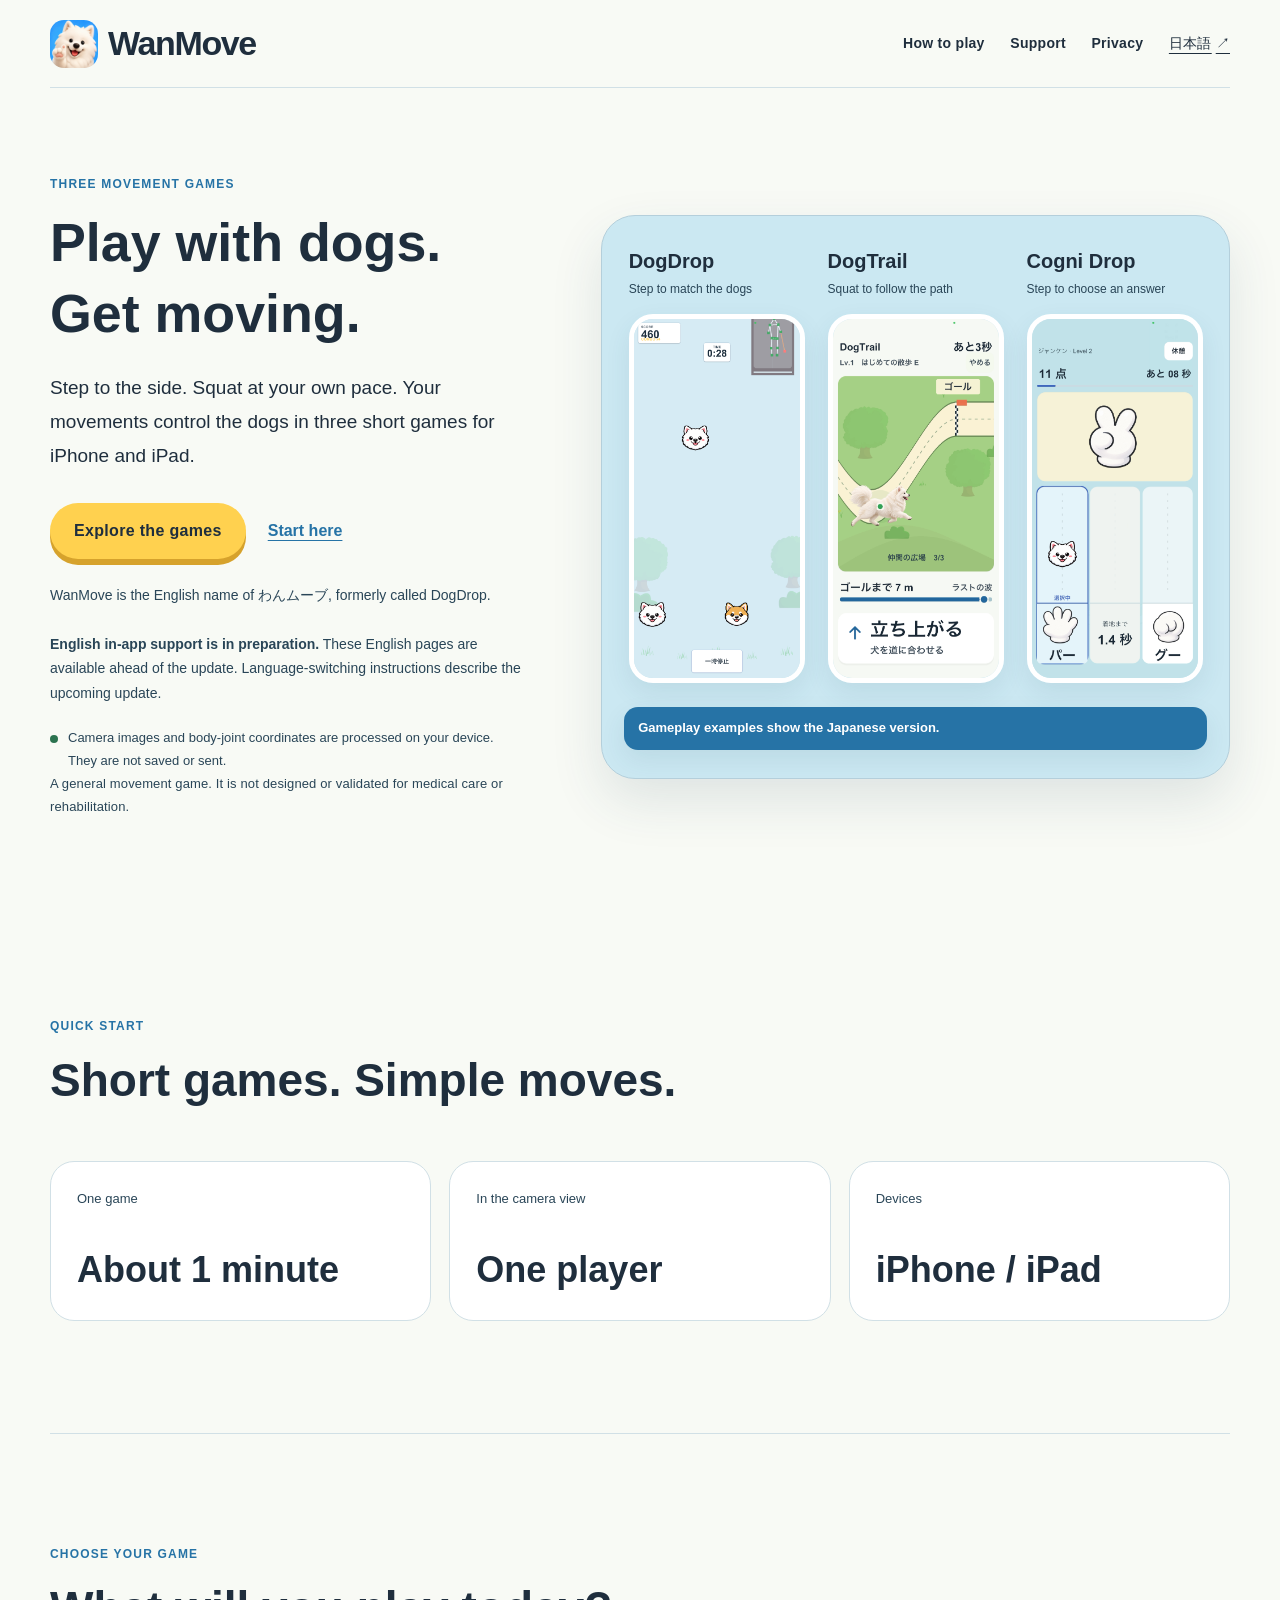
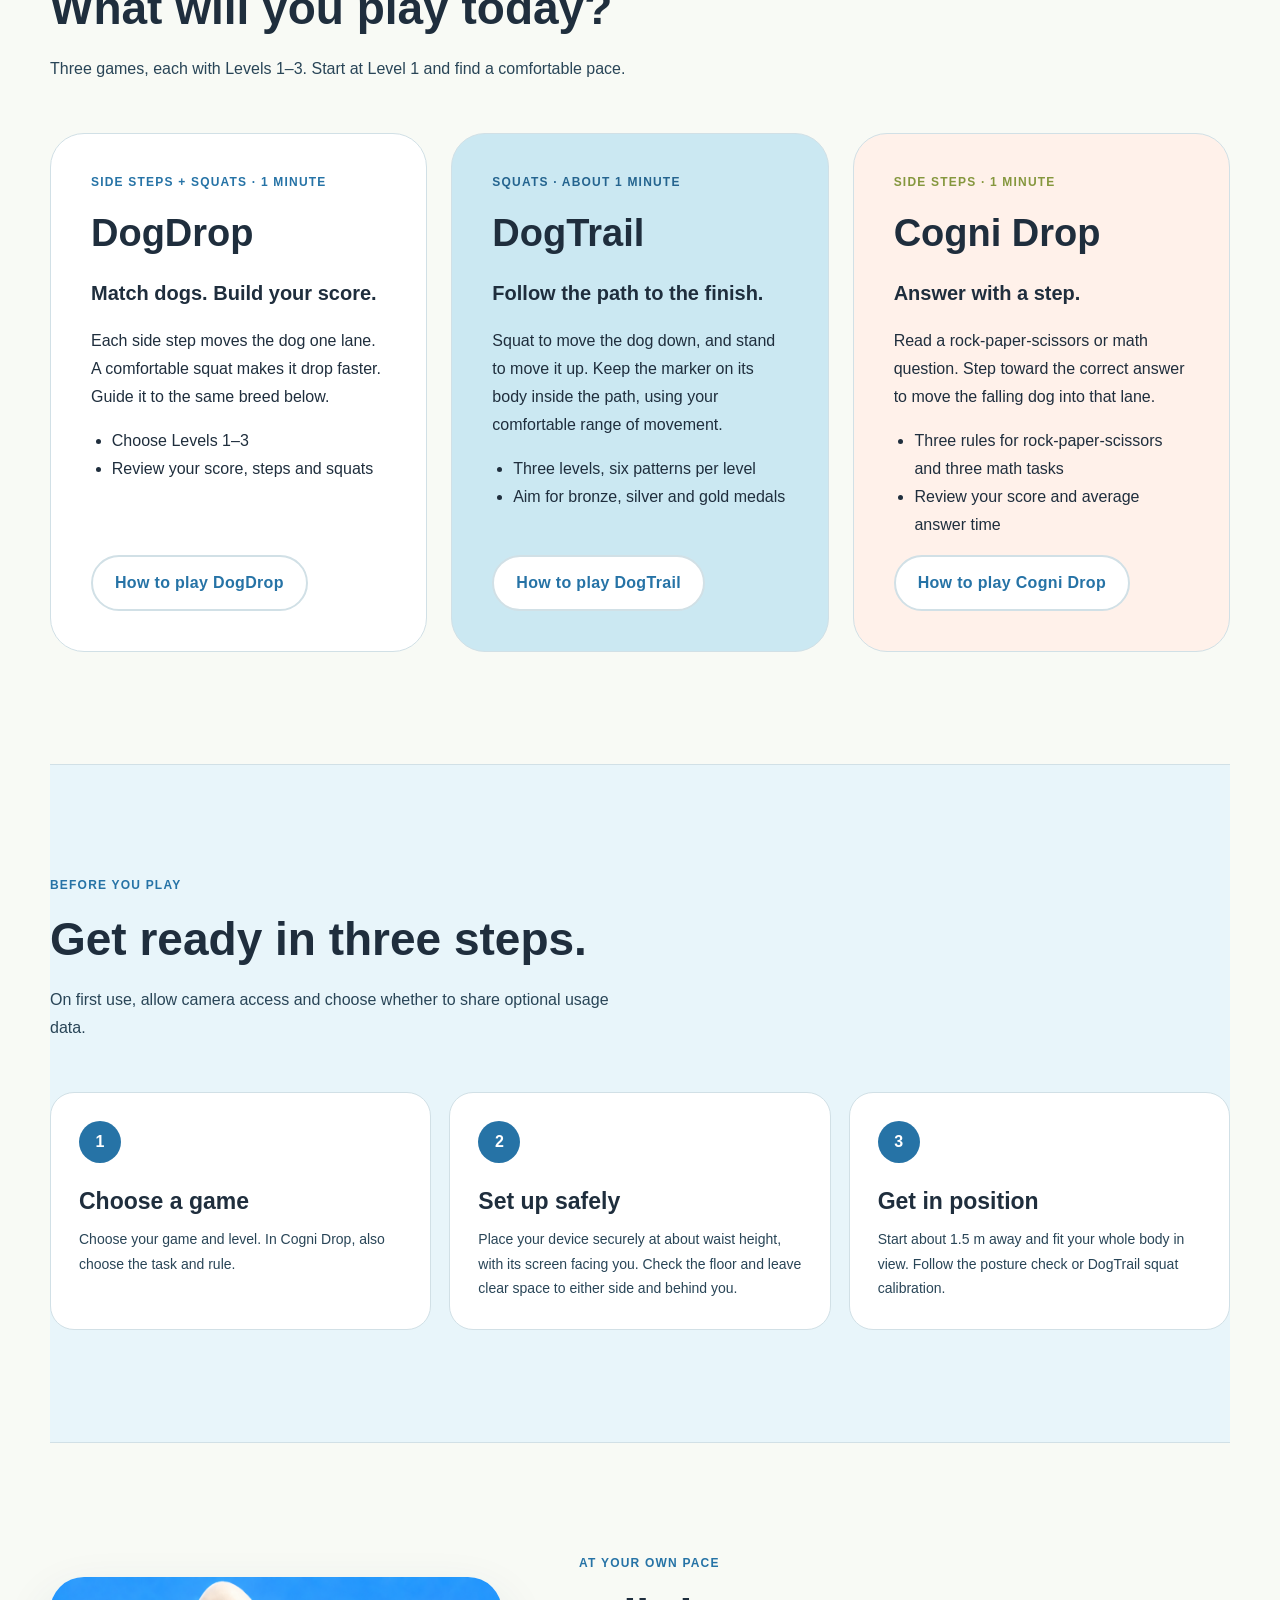
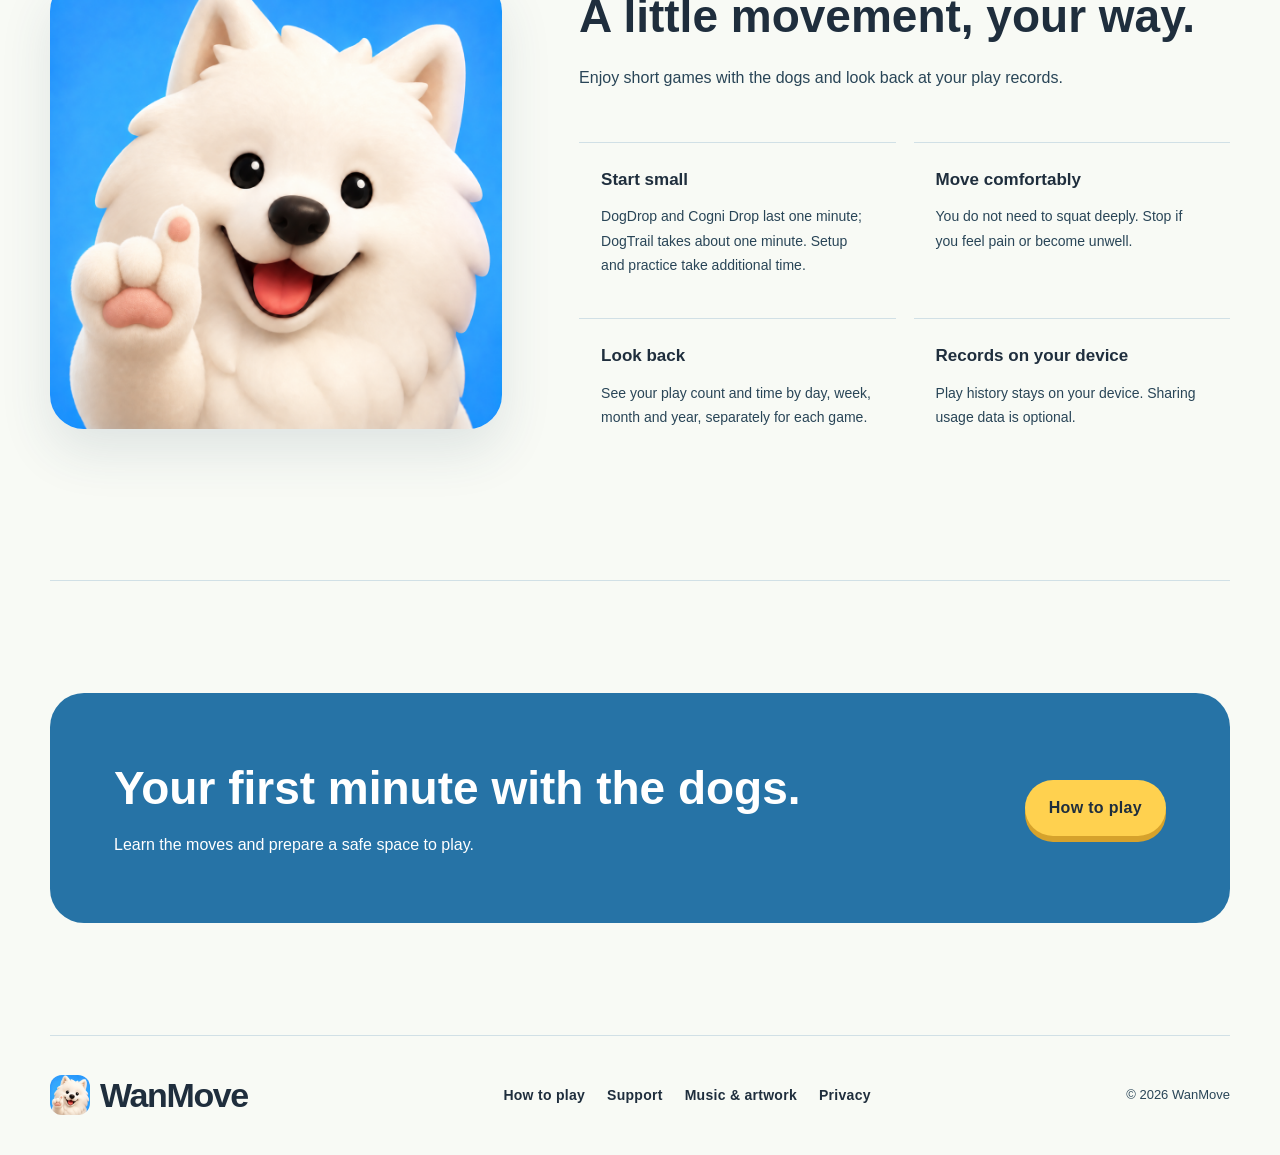
==== en/index.html @ b60eafae "Deploy site from DogDrop@444aa068f5032bc1b9a153535b39599970e4ae8b" ====
<!doctype html>
<html lang="en">
<head>
  <meta charset="utf-8" />
  <meta name="viewport" content="width=device-width, initial-scale=1" />
  <meta name="description" content="Three movement games for iPhone and iPad. Use side steps and squats to play DogDrop, DogTrail and Cogni Drop." />
  <title>Play with dogs. Get moving. | WanMove</title>
  <link rel="icon" href="../assets/wanmove-icon.png" />
  <link rel="stylesheet" href="../assets/site.css?v=20260923-languages" />
  <link rel="alternate" hreflang="ja" href="../index.html" />
  <link rel="alternate" hreflang="en" href="index.html" />
</head>
<body class="site-shell">
  <a class="skip-link" href="#main-content">Skip to content</a>
  <header class="site-header">
    <a class="brand" href="index.html" aria-label="WanMove home"><img class="brand-icon" src="../assets/wanmove-icon.png" width="1024" height="1024" alt="" /><span class="brand-wordmark">WanMove</span></a>
    <nav class="site-nav" aria-label="Main navigation"><a href="guide.html">How to play</a><a href="support.html">Support</a><a href="privacy.html">Privacy</a><a class="language-link" href="../index.html" lang="ja" hreflang="ja" aria-label="日本語のページへ">日本語 <span aria-hidden="true">↗</span></a></nav>
  </header>
  <main id="main-content">
<section class="hero" aria-labelledby="hero-title">
 <div class="hero-copy"><p class="eyebrow">THREE MOVEMENT GAMES</p><h1 id="hero-title">Play with dogs.<br />Get moving.</h1>
 <p class="lead">Step to the side. Squat at your own pace. Your movements control the dogs in three short games for iPhone and iPad.</p>
 <div class="hero-actions"><a class="button button-primary" href="#games">Explore the games</a><a class="text-link" href="guide.html">Start here</a></div>
 <p class="rename-note">WanMove is the English name of わんムーブ, formerly called DogDrop.</p>
 <p class="rename-note"><strong>English in-app support is in preparation.</strong> These English pages are available ahead of the update. Language-switching instructions describe the upcoming update.</p>
 <p class="privacy-note">Camera images and body-joint coordinates are processed on your device. They are not saved or sent.</p>
 <p class="small">A general movement game. It is not designed or validated for medical care or rehabilitation.</p></div>
 <div class="hero-stage three-game-stage" aria-label="Gameplay examples in Japanese">
 <figure class="mode-shot"><figcaption><strong>DogDrop</strong><span>Step to match the dogs</span></figcaption><img src="../assets/v2-dogdrop.png" width="1170" height="2532" alt="DogDrop gameplay: a falling dog moves toward a matching dog. Japanese screen." /></figure>
 <figure class="mode-shot"><figcaption><strong>DogTrail</strong><span>Squat to follow the path</span></figcaption><img src="../assets/v2-dogtrail.png" width="1170" height="2532" alt="DogTrail gameplay: a Samoyed follows a winding path through a green park. Japanese screen." /></figure>
 <figure class="mode-shot"><figcaption><strong>Cogni Drop</strong><span>Step to choose an answer</span></figcaption><img src="../assets/v2-1-cognidrop.png" width="1170" height="2532" alt="Cogni Drop gameplay: choose a rock-paper-scissors answer by moving to its lane. Japanese screen." /></figure>
 <p class="hero-stage-label">Gameplay examples show the Japanese version.</p></div>
</section>
<section class="section" aria-labelledby="facts-title"><div class="section-heading"><p class="eyebrow">QUICK START</p><h2 id="facts-title">Short games. Simple moves.</h2></div><div class="fact-grid">
 <article class="fact-card"><span>One game</span><strong>About 1 minute</strong></article><article class="fact-card"><span>In the camera view</span><strong>One player</strong></article><article class="fact-card"><span>Devices</span><strong>iPhone / iPad</strong></article></div></section>
<section id="games" class="section" aria-labelledby="games-title"><div class="section-heading"><p class="eyebrow">CHOOSE YOUR GAME</p><h2 id="games-title">What will you play today?</h2><p>Three games, each with Levels 1–3. Start at Level 1 and find a comfortable pace.</p></div><div class="game-grid">
 <article class="game-card"><p class="eyebrow">SIDE STEPS + SQUATS · 1 MINUTE</p><h3>DogDrop</h3><p class="game-tagline">Match dogs. Build your score.</p><p>Each side step moves the dog one lane. A comfortable squat makes it drop faster. Guide it to the same breed below.</p><ul><li>Choose Levels 1–3</li><li>Review your score, steps and squats</li></ul><a class="button button-secondary" href="guide.html#dogdrop">How to play DogDrop</a></article>
 <article class="game-card game-card-trail"><p class="eyebrow">SQUATS · ABOUT 1 MINUTE</p><h3>DogTrail</h3><p class="game-tagline">Follow the path to the finish.</p><p>Squat to move the dog down, and stand to move it up. Keep the marker on its body inside the path, using your comfortable range of movement.</p><ul><li>Three levels, six patterns per level</li><li>Aim for bronze, silver and gold medals</li></ul><a class="button button-secondary" href="guide.html#dogtrail">How to play DogTrail</a></article>
 <article class="game-card game-card-cogni"><p class="eyebrow">SIDE STEPS · 1 MINUTE</p><h3>Cogni Drop</h3><p class="game-tagline">Answer with a step.</p><p>Read a rock-paper-scissors or math question. Step toward the correct answer to move the falling dog into that lane.</p><ul><li>Three rules for rock-paper-scissors and three math tasks</li><li>Review your score and average answer time</li></ul><a class="button button-secondary" href="guide.html#cognidrop">How to play Cogni Drop</a></article>
</div></section>
<section class="section start-section" aria-labelledby="start-title"><div class="section-heading"><p class="eyebrow">BEFORE YOU PLAY</p><h2 id="start-title">Get ready in three steps.</h2><p>On first use, allow camera access and choose whether to share optional usage data.</p></div><ol class="step-grid">
<li class="step-card"><span class="step-number">1</span><h3>Choose a game</h3><p>Choose your game and level. In Cogni Drop, also choose the task and rule.</p></li>
<li class="step-card"><span class="step-number">2</span><h3>Set up safely</h3><p>Place your device securely at about waist height, with its screen facing you. Check the floor and leave clear space to either side and behind you.</p></li>
<li class="step-card"><span class="step-number">3</span><h3>Get in position</h3><p>Start about 1.5 m away and fit your whole body in view. Follow the posture check or DogTrail squat calibration.</p></li></ol></section>
<section class="section play-section" aria-labelledby="pace-title"><div class="play-layout"><figure class="samoyed-frame"><img src="../assets/wanmove-icon.png" width="1024" height="1024" loading="lazy" alt="WanMove's white Samoyed" /></figure><div><div class="section-heading"><p class="eyebrow">AT YOUR OWN PACE</p><h2 id="pace-title">A little movement, your way.</h2><p>Enjoy short games with the dogs and look back at your play records.</p></div><div class="mechanic-grid">
<article class="mechanic-card"><strong>Start small</strong><p>DogDrop and Cogni Drop last one minute; DogTrail takes about one minute. Setup and practice take additional time.</p></article>
<article class="mechanic-card"><strong>Move comfortably</strong><p>You do not need to squat deeply. Stop if you feel pain or become unwell.</p></article>
<article class="mechanic-card"><strong>Look back</strong><p>See your play count and time by day, week, month and year, separately for each game.</p></article>
<article class="mechanic-card"><strong>Records on your device</strong><p>Play history stays on your device. Sharing usage data is optional.</p></article></div></div></div></section>
<section class="section"><div class="closing-panel"><div><h2>Your first minute with the dogs.</h2><p>Learn the moves and prepare a safe space to play.</p></div><a class="button button-primary" href="guide.html">How to play</a></div></section>
</main>
  <footer class="site-footer">
    <a class="brand" href="index.html" aria-label="WanMove home"><img class="brand-icon" src="../assets/wanmove-icon.png" width="1024" height="1024" alt="" /><span class="brand-wordmark">WanMove</span></a>
    <nav class="footer-nav" aria-label="Footer navigation"><a href="guide.html">How to play</a><a href="support.html">Support</a><a href="support.html#music-credits">Music &amp; artwork</a><a href="privacy.html">Privacy</a></nav>
    <span>© 2026 WanMove</span>
  </footer>
</body>
</html>
---- assets/site.css ----
:root {
  /* Approved app palette: DogDropTheme's welcome and semantic UI colors. */
  --bg: #f8faf5; /* WelcomeBackground */
  --surface: #ffffff;
  --fg: #1f2e3d; /* Ink */
  --muted: #294557; /* InkSoft, opaque for small web text */
  --border: #d1e0e6;
  --accent: #2673a6; /* ActionBlue */
  --accent-dark: color-mix(in srgb, var(--accent) 78%, var(--fg));
  --navy: var(--fg);
  --sky: #cbe8f2; /* WelcomeGlow */
  --action: #ffd14f; /* WelcomeAction */
  --action-shadow: #d6a22c; /* WelcomeActionShadow */
  --green: #2b734f; /* SuccessText */
  --focus: var(--accent);
  --surface-blue: #e8f5fa; /* SelectedSurface */
  --warning-soft: color-mix(in srgb, var(--action) 22%, var(--surface));
  --info-soft: var(--surface-blue);
  --danger-soft: color-mix(in srgb, #b8333b 8%, var(--surface));
  --success-soft: color-mix(in srgb, var(--green) 8%, var(--surface));
  --display-font: ui-rounded, -apple-system, BlinkMacSystemFont, "Hiragino Sans", "Yu Gothic", sans-serif;
  --body-font: -apple-system, BlinkMacSystemFont, "Hiragino Sans", "Yu Gothic", YuGothic, "Noto Sans JP", sans-serif;
  --mono-font: ui-monospace, "SFMono-Regular", Menlo, Monaco, Consolas, monospace;
  --shadow-sm: 0 10px 26px rgb(38 77 97 / 9%);
  --shadow-lg: 0 22px 52px rgb(38 77 97 / 12%);
  --radius-sm: 16px;
  --radius-md: 24px;
  --radius-lg: 34px;
  --page: min(1180px, calc(100% - 48px));
}

* { box-sizing: border-box; }

html { color-scheme: light; }

body {
  margin: 0;
  overflow-x: clip;
  background: var(--bg);
  color: var(--fg);
  font: 400 16px/1.75 var(--body-font);
  overflow-wrap: anywhere;
}

img {
  max-width: 100%;
  height: auto;
}

figure { margin: 0; }

a { color: inherit; }

a:focus-visible,
summary:focus-visible {
  border-radius: 8px;
  outline: 3px solid var(--focus);
  outline-offset: 4px;
}

.skip-link {
  position: fixed;
  z-index: 100;
  top: 12px;
  left: 12px;
  padding: 10px 14px;
  border-radius: 10px;
  background: var(--navy);
  color: var(--surface);
  transform: translateY(-160%);
}

.skip-link:focus { transform: translateY(0); }

.site-shell { container-type: inline-size; }

.site-header {
  width: var(--page);
  min-height: 88px;
  margin: 0 auto;
  display: flex;
  align-items: center;
  justify-content: space-between;
  gap: 24px;
  border-bottom: 1px solid var(--border);
}

.brand {
  min-height: 44px;
  display: inline-flex;
  align-items: center;
  gap: 10px;
  flex-shrink: 0;
  text-decoration: none;
}

.brand-icon {
  display: block;
  flex-shrink: 0;
  width: 48px;
  height: 48px;
  border-radius: 14px;
  object-fit: cover;
}

.brand-logo {
  display: block;
  width: 222px;
  height: auto;
  aspect-ratio: 3 / 1;
  object-fit: contain;
}

.brand-wordmark {
  color: var(--navy);
  font: 800 clamp(26px, 3vw, 34px)/1.2 var(--display-font);
  letter-spacing: -0.04em;
}

.site-nav .language-link {
  gap: 4px;
  text-decoration: underline;
  text-underline-offset: 5px;
}

.site-nav {
  display: flex;
  align-items: center;
  justify-content: flex-end;
  gap: clamp(10px, 2vw, 26px);
}

.site-nav a,
.footer-nav a {
  min-height: 44px;
  display: inline-flex;
  align-items: center;
  color: var(--navy);
  font-size: 14px;
  font-weight: 550;
  letter-spacing: 0.02em;
  text-decoration: none;
}

.site-nav a:hover,
.footer-nav a:hover,
.text-link:hover {
  color: var(--accent);
  text-decoration: underline;
  text-decoration-thickness: 2px;
  text-underline-offset: 0.24em;
}

.site-nav a[aria-current="page"] {
  color: var(--accent);
  text-decoration: underline;
  text-decoration-thickness: 2px;
  text-underline-offset: 0.32em;
}

main { display: block; }

.section,
.page-hero,
.article-wrap {
  width: var(--page);
  margin-inline: auto;
}

.section { padding-block: clamp(72px, 9vw, 112px); }

.section + .section { border-top: 1px solid var(--border); }

.eyebrow {
  margin: 0 0 14px;
  color: var(--accent);
  font: 600 12px/1.4 var(--display-font);
  letter-spacing: 0.1em;
}

h1,
h2,
h3 {
  margin: 0;
  color: var(--navy);
  font-family: var(--display-font);
  font-weight: 600;
  letter-spacing: 0;
}

h1 {
  font-size: clamp(42px, 5.2vw, 68px);
  line-height: 1.32;
}

h2 {
  font-size: clamp(30px, 3.6vw, 46px);
  line-height: 1.35;
}

h3 {
  font-size: clamp(19px, 2vw, 23px);
  line-height: 1.4;
}

p { margin: 0; }

.lead {
  max-width: 58ch;
  margin-top: 22px;
  color: var(--fg);
  font-size: clamp(16px, 1.6vw, 19px);
  line-height: 1.8;
}

.updated,
.caption,
.small {
  color: var(--muted);
  font-size: 13px;
  letter-spacing: 0.01em;
}

.updated { margin-top: 14px; }

.section-heading {
  max-width: 760px;
  margin-bottom: clamp(30px, 5vw, 50px);
}

.section-heading > p:last-child:not(.eyebrow) {
  max-width: 65ch;
  margin-top: 16px;
  color: var(--muted);
}

.button {
  min-height: 48px;
  padding: 12px 22px;
  display: inline-flex;
  align-items: center;
  justify-content: center;
  border: 2px solid transparent;
  border-radius: 999px;
  font-weight: 600;
  letter-spacing: 0.02em;
  text-align: center;
  text-decoration: none;
}

.button-primary {
  background: var(--action);
  color: var(--navy);
  box-shadow: 0 6px 0 var(--action-shadow);
}

.button-primary:hover {
  background: color-mix(in srgb, var(--action) 88%, var(--action-shadow));
  box-shadow: 0 4px 0 var(--action-shadow);
  transform: translateY(2px);
}

.button-secondary {
  border-color: var(--border);
  background: var(--surface);
  color: var(--accent);
}

.button-secondary:hover {
  border-color: var(--accent);
  background: var(--surface-blue);
  color: var(--accent-dark);
}

.text-link {
  min-height: 44px;
  display: inline-flex;
  align-items: center;
  color: var(--accent);
  font-weight: 600;
  text-underline-offset: 0.24em;
}

.hero {
  width: var(--page);
  min-height: 680px;
  margin: 0 auto;
  padding-block: clamp(54px, 7vw, 88px);
  display: grid;
  grid-template-columns: minmax(0, 0.86fr) minmax(520px, 1.14fr);
  align-items: center;
  gap: clamp(42px, 6vw, 78px);
}

.hero-copy { max-width: 550px; }

.hero-actions {
  margin-top: 30px;
  display: flex;
  flex-wrap: wrap;
  align-items: center;
  gap: 14px 22px;
}

.privacy-note {
  margin-top: 22px;
  display: flex;
  align-items: flex-start;
  gap: 10px;
  color: var(--muted);
  font-size: 13px;
}

.privacy-note::before {
  flex: 0 0 8px;
  width: 8px;
  height: 8px;
  margin-top: 8px;
  border-radius: 50%;
  background: var(--green);
  content: "";
}

.hero-stage {
  position: relative;
  min-height: 590px;
  overflow: hidden;
  border: 1px solid color-mix(in oklch, var(--navy) 12%, var(--sky));
  border-radius: var(--radius-lg);
  display: grid;
  grid-template-columns: minmax(250px, 0.95fr) minmax(200px, 0.75fr);
  align-items: center;
  gap: 24px;
  padding: 32px;
  background: var(--sky);
  box-shadow: var(--shadow-lg);
}

.gameplay-shot {
  position: relative;
  z-index: 2;
  grid-column: 1;
  grid-row: 1;
  width: min(100%, 310px);
  justify-self: center;
  overflow: hidden;
  border: 8px solid var(--surface);
  border-radius: 32px;
  background: var(--surface);
  box-shadow: 0 18px 34px oklch(25.689% 0.0306 243.48 / 0.18);
}

.gameplay-shot img {
  width: 100%;
  display: block;
}

.motion-rail {
  grid-column: 2;
  grid-row: 1;
  display: grid;
  gap: 14px;
}

.motion-card {
  min-width: 0;
  padding: 15px;
  border: 1px solid color-mix(in oklch, var(--navy) 12%, var(--surface));
  border-radius: 20px;
  background: color-mix(in oklch, var(--surface) 92%, transparent);
  box-shadow: var(--shadow-sm);
}

.motion-card img {
  width: 100%;
  height: 142px;
  display: block;
  object-fit: contain;
}

.motion-card strong {
  display: block;
  margin-top: 8px;
  color: var(--navy);
  font-size: 15px;
}

.motion-card span {
  display: block;
  color: var(--muted);
  font-size: 12px;
}

.hero-stage-label {
  grid-column: 1 / -1;
  grid-row: 2;
  justify-self: end;
  max-width: min(100%, 360px);
  padding: 10px 14px;
  border-radius: 14px;
  background: var(--accent);
  color: var(--surface);
  box-shadow: var(--shadow-sm);
  font-size: 13px;
  font-weight: 550;
}

.fact-grid,
.step-grid,
.mechanic-grid,
.summary-grid {
  display: grid;
  gap: 18px;
}

.fact-grid { grid-template-columns: repeat(3, 1fr); }

.fact-card,
.step-card,
.summary-card {
  border: 1px solid var(--border);
  border-radius: var(--radius-md);
  background: var(--surface);
}

.fact-card {
  min-height: 160px;
  padding: 26px;
  display: flex;
  flex-direction: column;
  justify-content: space-between;
}

.fact-card span {
  color: var(--muted);
  font-size: 13px;
}

.fact-card strong {
  color: var(--navy);
  font: 600 clamp(25px, 3vw, 36px)/1.35 var(--display-font);
}

.start-section { background: var(--surface-blue); }

.step-grid {
  grid-template-columns: repeat(3, 1fr);
  margin: 0;
  padding: 0;
  list-style: none;
}

.step-card { padding: 28px; }

.step-number {
  width: 42px;
  height: 42px;
  margin-bottom: 22px;
  border-radius: 50%;
  display: grid;
  place-items: center;
  background: var(--accent);
  color: var(--surface);
  font: 600 16px/1 var(--display-font);
}

.step-card p,
.mechanic-card p { margin-top: 10px; color: var(--muted); font-size: 14px; }

.play-section { padding-block-end: clamp(80px, 10vw, 128px); }

.play-layout {
  display: grid;
  grid-template-columns: minmax(320px, 0.82fr) minmax(0, 1.18fr);
  align-items: center;
  gap: clamp(34px, 6vw, 78px);
}

.samoyed-frame {
  overflow: hidden;
  border-radius: var(--radius-lg);
  background: var(--surface);
  box-shadow: var(--shadow-lg);
}

.samoyed-frame img {
  width: 100%;
  aspect-ratio: 1;
  display: block;
  object-fit: cover;
  object-position: center 38%;
}

.mechanic-grid { grid-template-columns: 1fr 1fr; margin-top: 30px; }

.mechanic-card {
  padding: 22px;
  border-top: 1px solid var(--border);
}

.mechanic-card strong { color: var(--navy); font-size: 17px; }

.closing-panel {
  padding: clamp(34px, 6vw, 64px);
  border-radius: var(--radius-lg);
  display: flex;
  align-items: center;
  justify-content: space-between;
  gap: 32px;
  background: var(--accent);
  color: var(--surface);
}

.closing-panel h2 { color: var(--surface); }

.closing-panel p { max-width: 58ch; margin-top: 12px; color: var(--surface); }

.page-hero {
  padding-block: clamp(56px, 8vw, 96px) clamp(38px, 5vw, 62px);
}

.page-hero .lead { max-width: 68ch; }

.article-wrap { padding-bottom: clamp(80px, 10vw, 128px); }

.scene-list { display: grid; gap: 28px; }

.scene {
  min-width: 0;
  overflow: hidden;
  border: 1px solid var(--border);
  border-radius: var(--radius-lg);
  display: grid;
  grid-template-columns: minmax(0, 0.85fr) minmax(420px, 1.15fr);
  background: var(--surface);
  box-shadow: var(--shadow-sm);
}

.scene-copy { padding: clamp(28px, 5vw, 52px); }

.scene-label {
  margin-bottom: 16px;
  color: var(--accent);
  font: 600 12px/1.4 var(--display-font);
  letter-spacing: 0.1em;
}

.scene-copy p:not(.scene-label) { margin-top: 14px; color: var(--muted); }

.scene-list ul { margin: 20px 0 0; padding-left: 1.35em; }

.scene-list li + li { margin-top: 8px; }

.scene-media {
  min-height: 390px;
  display: grid;
  place-items: center;
  padding: 28px;
  background: var(--sky);
}

.scene-media > img {
  width: 100%;
  max-height: 410px;
  display: block;
  border-radius: 22px;
  object-fit: contain;
}

.phone-pair {
  width: 100%;
  display: grid;
  grid-template-columns: repeat(2, minmax(0, 230px));
  justify-content: center;
  gap: 18px;
}

.phone-pair figure { margin: 0; }

.phone-pair img {
  width: 100%;
  display: block;
  border: 6px solid var(--surface);
  border-radius: 24px;
  box-shadow: var(--shadow-sm);
}

.phone-pair figcaption {
  margin-top: 8px;
  color: var(--muted);
  font-size: 12px;
  text-align: center;
}

.control-pair {
  width: 100%;
  display: grid;
  grid-template-columns: 1fr 1fr;
  gap: 16px;
}

.control-demo {
  min-width: 0;
  padding: 18px;
  border-radius: 20px;
  background: var(--surface);
  text-align: center;
}

.control-images {
  height: 180px;
  display: grid;
  grid-template-columns: 1fr auto 1fr;
  align-items: end;
  gap: 2px;
}

.control-images img { width: 100%; max-height: 170px; object-fit: contain; }

.control-images span { align-self: center; color: var(--accent); font-size: 24px; font-weight: 600; }

.control-demo strong { display: block; margin-top: 10px; color: var(--navy); }

.control-demo p { margin-top: 4px; color: var(--muted); font-size: 13px; }

.detail-group {
  margin-top: 46px;
  padding: clamp(26px, 5vw, 42px);
  border-radius: var(--radius-lg);
  background: var(--surface-blue);
}

.detail-group > h2 { font-size: clamp(26px, 3vw, 36px); }

details {
  border-bottom: 1px solid var(--border);
  background: transparent;
}

details:first-of-type { margin-top: 20px; border-top: 1px solid var(--border); }

summary {
  min-height: 60px;
  padding: 16px 48px 16px 0;
  display: flex;
  align-items: center;
  position: relative;
  color: var(--navy);
  cursor: pointer;
  font-weight: 600;
  letter-spacing: 0.01em;
  list-style: none;
}

summary::-webkit-details-marker { display: none; }

summary::after {
  position: absolute;
  right: 10px;
  width: 30px;
  height: 30px;
  border: 1px solid var(--border);
  border-radius: 50%;
  display: grid;
  place-items: center;
  background: var(--surface);
  color: var(--accent);
  content: "+";
  font-size: 20px;
  line-height: 1;
}

details[open] summary::after { content: "−"; }

.details-body { padding: 0 0 24px; }

.details-body p + p,
.details-body p + ul,
.details-body p + ol { margin-top: 12px; }

.details-body ul,
.details-body ol { margin-bottom: 0; padding-left: 1.4em; }

.details-body li + li { margin-top: 8px; }

.safety-box,
.info-box,
.warning-box {
  margin-top: 26px;
  padding: 22px 24px;
  border-radius: 18px;
}

.safety-box { background: var(--warning-soft); }
.info-box { background: var(--info-soft); }
.warning-box { background: var(--danger-soft); }

.safety-box strong,
.info-box strong,
.warning-box strong { display: block; margin-bottom: 5px; color: var(--navy); }

.priority-support {
  margin: 36px 0 54px;
  padding: clamp(24px, 4vw, 36px);
  border-radius: var(--radius-lg);
  background: var(--accent);
  box-shadow: var(--shadow-lg);
}

.priority-support h2 { color: var(--surface); font-size: clamp(24px, 3vw, 32px); }

.priority-grid {
  margin-top: 22px;
  display: grid;
  grid-template-columns: repeat(3, 1fr);
  gap: 14px;
}

.priority-card {
  min-height: 168px;
  padding: 22px;
  border-radius: 20px;
  display: flex;
  flex-direction: column;
  justify-content: space-between;
  background: var(--surface);
  color: var(--navy);
  text-decoration: none;
}

.priority-card:hover { background: var(--sky); color: var(--navy); }

.priority-card strong { font: 600 19px/1.45 var(--display-font); }

.priority-card span { font-size: 13px; color: var(--muted); }

.support-group {
  padding-block: 42px;
  border-top: 1px solid var(--border);
}

.support-group > h2 { font-size: clamp(26px, 3.3vw, 38px); }

.support-group > p { max-width: 68ch; margin-top: 12px; color: var(--muted); }

.support-accordions { margin-top: 22px; }

.support-accordions details {
  margin-top: 12px;
  border: 1px solid var(--border);
  border-radius: 18px;
  background: var(--surface);
}

.support-accordions details:first-of-type { margin-top: 0; }

.support-accordions summary { padding-inline: 20px 60px; }

.support-accordions .details-body { padding: 0 20px 24px; }

.trouble-meta {
  margin-bottom: 20px;
  padding: 16px;
  border-radius: 14px;
  display: grid;
  grid-template-columns: 1fr 1fr;
  gap: 14px;
  background: color-mix(in oklch, var(--sky) 50%, var(--surface));
}

.trouble-meta p { font-size: 14px; }

.trouble-meta strong,
.resolved strong { display: block; color: var(--navy); }

.resolved {
  margin-top: 18px;
  padding: 15px 16px;
  border-radius: 13px;
  background: var(--success-soft);
  font-size: 14px;
}

.support-columns,
.privacy-summary { display: grid; grid-template-columns: repeat(2, 1fr); gap: 18px; }

.support-column {
  padding: 24px;
  border: 1px solid var(--border);
  border-radius: 20px;
  background: var(--surface);
}

.support-column ul { margin: 14px 0 0; padding-left: 1.4em; }

.support-column li + li { margin-top: 8px; }

#music-credits > h3 { margin-top: 28px; }

#music-credits .support-column h4 {
  margin: 0;
  color: var(--navy);
  font: 700 21px/1.4 var(--display-font);
}

.contact-panel {
  margin-top: 46px;
  padding: clamp(28px, 5vw, 48px);
  border-radius: var(--radius-lg);
  background: var(--surface-blue);
}

.contact-panel h2 { font-size: clamp(28px, 3.4vw, 40px); }

.contact-panel > p { margin-top: 14px; }

.contact-list { columns: 2; margin: 22px 0; padding-left: 1.4em; column-gap: 40px; }

.contact-list li { break-inside: avoid; }

.contact-list li + li { margin-top: 8px; }

.contact-actions { margin-top: 22px; display: flex; flex-wrap: wrap; align-items: center; gap: 14px; }

.privacy-summary { grid-template-columns: repeat(3, 1fr); margin: 34px 0 54px; }

.summary-card { padding: 24px; }

.summary-card strong {
  display: block;
  margin-bottom: 10px;
  color: var(--navy);
  font: 600 19px/1.45 var(--display-font);
}

.summary-card p { color: var(--muted); font-size: 14px; }

.policy-body { max-width: 880px; }

.policy-section {
  padding-block: 32px;
  border-top: 1px solid var(--border);
}

.policy-section h2 { font-size: clamp(23px, 2.7vw, 30px); }

.policy-section p,
.policy-section ul { max-width: 72ch; margin-top: 14px; }

.policy-section li + li { margin-top: 8px; }

.site-footer {
  width: var(--page);
  min-height: 120px;
  margin: 0 auto;
  border-top: 1px solid var(--border);
  display: grid;
  grid-template-columns: auto 1fr auto;
  align-items: center;
  gap: 28px;
  color: var(--muted);
  font-size: 13px;
}

.footer-nav { display: flex; justify-content: center; gap: 22px; }
.site-footer .brand-logo { width: 174px; }
.site-footer .brand-icon { width: 40px; height: 40px; border-radius: 12px; }

/* v2.1.0: keep the three games and their instructions distinct. */
[id] { scroll-margin-top: 24px; }
.brand { white-space: nowrap; }
.rename-note { margin-top: 24px; color: var(--muted); font-size: 14px; }
.dual-game-stage {
  min-height: 0;
  grid-template-columns: repeat(2, minmax(0, 1fr));
  align-items: start;
  gap: 24px 20px;
  padding: 28px;
}
.three-game-stage {
  min-height: 0;
  grid-template-columns: repeat(3, minmax(0, 1fr));
  align-items: start;
  gap: 24px 14px;
  padding: 28px 22px;
}
.hero h1 { font-size: clamp(38px, 4.2vw, 56px); }
.mode-shot { min-width: 0; width: 100%; max-width: 220px; justify-self: center; }
.mode-shot figcaption { margin-bottom: 14px; }
.mode-shot strong { display: block; color: var(--navy); font-size: 23px; }
.mode-shot span { display: block; color: var(--muted); font-size: 12px; }
.mode-shot img {
  display: block;
  width: 100%;
  border: 5px solid var(--surface);
  border-radius: 24px;
  box-shadow: var(--shadow-sm);
}
.dual-game-stage .hero-stage-label,
.three-game-stage .hero-stage-label { grid-column: 1 / -1; margin: 0; max-width: 100%; justify-self: stretch; }
.three-game-stage .mode-shot { max-width: 176px; }
.three-game-stage .mode-shot strong { font-size: 20px; }
.game-grid { display: grid; grid-template-columns: repeat(3, minmax(0, 1fr)); gap: 24px; }
.game-card {
  display: flex;
  flex-direction: column;
  align-items: flex-start;
  gap: 16px;
  padding: clamp(24px, 4vw, 40px);
  border: 1px solid var(--border);
  border-radius: var(--radius-lg);
  background: var(--surface);
}
.game-card-trail { background: var(--sky); }
.game-card-cogni { background: color-mix(in oklch, var(--action) 19%, var(--surface)); }
.game-card .eyebrow { margin: 0; }
.game-card-trail .eyebrow { color: var(--accent-dark); }
.game-card-cogni .eyebrow { color: color-mix(in oklch, var(--action-shadow) 78%, var(--navy)); }
.game-card h3 { font-size: clamp(28px, 3vw, 38px); }
.game-card h3 span { display: block; color: var(--muted); font: 400 13px/1.6 var(--body-font); }
.game-card p, .game-card ul { margin: 0; }
.game-card ul { padding-left: 1.3em; }
.game-tagline { font-weight: 600; color: var(--navy); font-size: 20px; }
.game-card .button { margin-top: auto; }
.guide-jump { display: flex; flex-wrap: wrap; align-items: center; gap: 14px; margin-bottom: 32px; }
.trail-guide,
.cogni-guide { margin-top: 64px; }
.calibration-steps { padding-left: 1.4em; }
.calibration-steps li + li { margin-top: 20px; }
.calibration-steps strong, .calibration-steps span { display: block; }
.calibration-steps span { margin-top: 6px; color: var(--muted); }
.guide-trail-shot { max-width: 250px; }
.guide-trail-shot img { display: block; border-radius: 22px; }
.guide-trail-shot figcaption { margin-top: 16px; color: var(--muted); font-size: 14px; }
.guide-mode-shot,
.records-shot { max-width: 250px; margin: 0 auto; }
.guide-mode-shot img,
.records-shot img { display: block; width: 100%; border: 5px solid var(--surface); border-radius: 22px; box-shadow: var(--shadow-sm); }
.guide-mode-shot figcaption,
.records-shot figcaption { margin-top: 14px; color: var(--muted); font-size: 13px; text-align: center; }
.records-shot { margin-top: 26px; }
#play-records p { margin-top: 18px; }
.priority-grid { grid-template-columns: repeat(2, minmax(0, 1fr)); }

@container (max-width: 920px) {
  .hero { grid-template-columns: 1fr; }
  .hero-copy { max-width: 680px; }
  .hero-stage { width: min(100%, 700px); }
  .scene { grid-template-columns: 1fr; }
}

@media (max-width: 980px) {
  .hero { grid-template-columns: 1fr; min-height: 0; }
  .hero-copy { max-width: 680px; }
  .hero-stage { width: min(100%, 700px); justify-self: center; }
  .play-layout { grid-template-columns: 1fr; }
  .samoyed-frame { max-width: 700px; }
  .scene { grid-template-columns: 1fr; }
  .game-grid { grid-template-columns: repeat(2, minmax(0, 1fr)); }
  .game-card-cogni { grid-column: 1 / -1; }
  .site-footer { padding-block: 28px; grid-template-columns: 1fr auto; }
  .footer-nav { grid-column: 1 / -1; grid-row: 2; justify-content: flex-start; flex-wrap: wrap; }
}

@media (max-width: 760px) {
  :root { --page: min(100% - 36px, 680px); }
  body { font-size: 15px; }
  .site-header { min-height: 64px; gap: 4px; flex-wrap: wrap; padding-block: 12px; }
  .brand-logo { width: 204px; }
  .brand-icon { width: 44px; height: 44px; border-radius: 13px; }
  .site-nav { flex: 1 1 100%; gap: 8px; }
  .site-nav a { flex: 1 1 auto; justify-content: center; font-size: 12px; white-space: nowrap; }
  .hero { padding-block: 42px 68px; gap: 38px; }
  .hero-stage { min-height: 520px; grid-template-columns: minmax(180px, 0.95fr) minmax(132px, 0.7fr); padding: 20px; gap: 14px; }
  .three-game-stage { min-height: 0; grid-template-columns: repeat(3, minmax(0, 1fr)); gap: 18px 10px; }
  .gameplay-shot { border-width: 6px; border-radius: 25px; }
  .motion-card { padding: 10px; border-radius: 16px; }
  .motion-card img { height: 112px; }
  .hero-stage-label { max-width: 100%; }
  .fact-grid,
  .step-grid,
  .priority-grid,
  .privacy-summary { grid-template-columns: 1fr; }
  .game-grid { grid-template-columns: 1fr; }
  .game-card-cogni { grid-column: auto; }
  .fact-card { min-height: 126px; }
  .play-layout { grid-template-columns: 1fr; }
  .closing-panel { align-items: flex-start; flex-direction: column; }
  .scene-media { min-height: 0; padding: 22px; }
  .control-pair { grid-template-columns: 1fr; }
  .priority-card { min-height: 126px; }
  .support-columns { grid-template-columns: 1fr; }
  .trouble-meta { grid-template-columns: 1fr; }
  .contact-list { columns: 1; }
  .site-footer { padding-block: 28px; grid-template-columns: 1fr auto; }
  .site-footer .brand { justify-self: start; }
  .footer-nav { grid-column: 1 / -1; grid-row: 2; justify-content: flex-start; flex-wrap: wrap; }
}

@media (max-width: 520px) {
  :root { --page: calc(100% - 28px); }
  h1 { font-size: clamp(38px, 11vw, 50px); }
  .hero-actions { align-items: stretch; flex-direction: column; }
  .hero-actions .button,
  .hero-actions .text-link { width: 100%; justify-content: center; }
  .hero-stage { min-height: 475px; grid-template-columns: minmax(154px, 1fr) minmax(116px, 0.7fr); padding: 14px; gap: 10px; border-radius: 27px; }
  .three-game-stage { min-height: 0; grid-template-columns: repeat(2, minmax(0, 1fr)); gap: 18px 10px; }
  .three-game-stage .mode-shot:last-of-type { grid-column: 1 / -1; width: min(52%, 176px); }
  .gameplay-shot { border-width: 5px; border-radius: 21px; }
  .motion-card { padding: 8px; }
  .motion-card img { height: 95px; }
  .motion-card strong { font-size: 13px; }
  .motion-card span { font-size: 11px; }
  .hero-stage-label { max-width: 100%; padding: 8px 10px; font-size: 11px; }
  .mechanic-grid { grid-template-columns: 1fr; }
  .phone-pair { gap: 10px; }
  .phone-pair img { border-width: 4px; border-radius: 18px; }
  .control-images { height: 150px; }
  .control-images img { max-height: 142px; }
  .support-accordions summary { padding-left: 16px; }
  .support-accordions .details-body { padding-inline: 16px; }
  .contact-actions { align-items: stretch; flex-direction: column; }
  .contact-actions .button { width: 100%; }
  .dual-game-stage { min-height: 0; grid-template-columns: repeat(2, minmax(0, 1fr)); padding: 14px; gap: 18px 12px; }
  .mode-shot strong { font-size: 20px; }
  .mode-shot span { font-size: 11px; }
  .mode-shot img { border-width: 3px; border-radius: 16px; }
  .guide-jump .button { flex: 1 1 40%; padding-inline: 12px; }
  .game-card .button { width: 100%; }
  .site-footer { grid-template-columns: 1fr; gap: 16px; }
}

@media (prefers-reduced-motion: reduce) {
  *,
  *::before,
  *::after {
    scroll-behavior: auto !important;
    transition-duration: 0.01ms !important;
    animation-duration: 0.01ms !important;
    animation-iteration-count: 1 !important;
  }
}

@media print {
  .site-header,
  .site-footer,
  .skip-link { display: none; }
  body { background: var(--surface); }
  .article-wrap,
  .page-hero,
  .section { width: 100%; }
}
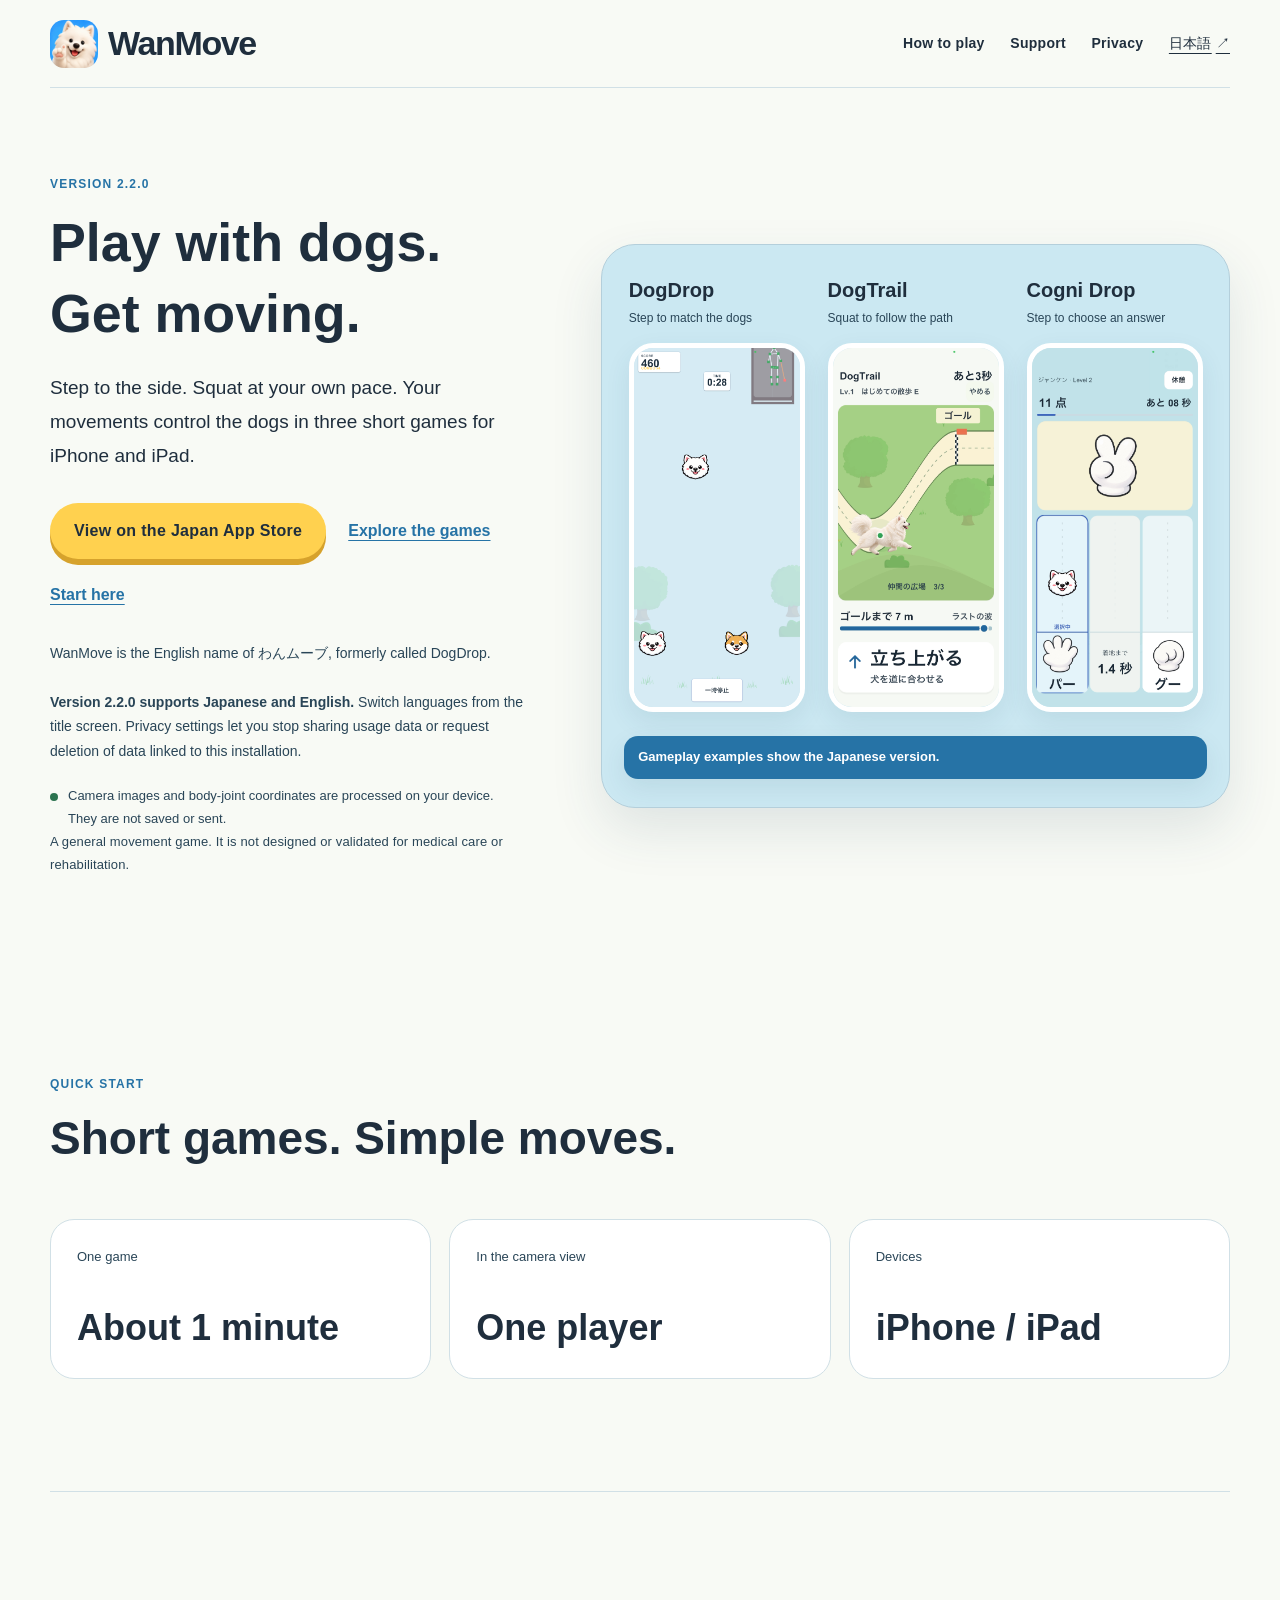
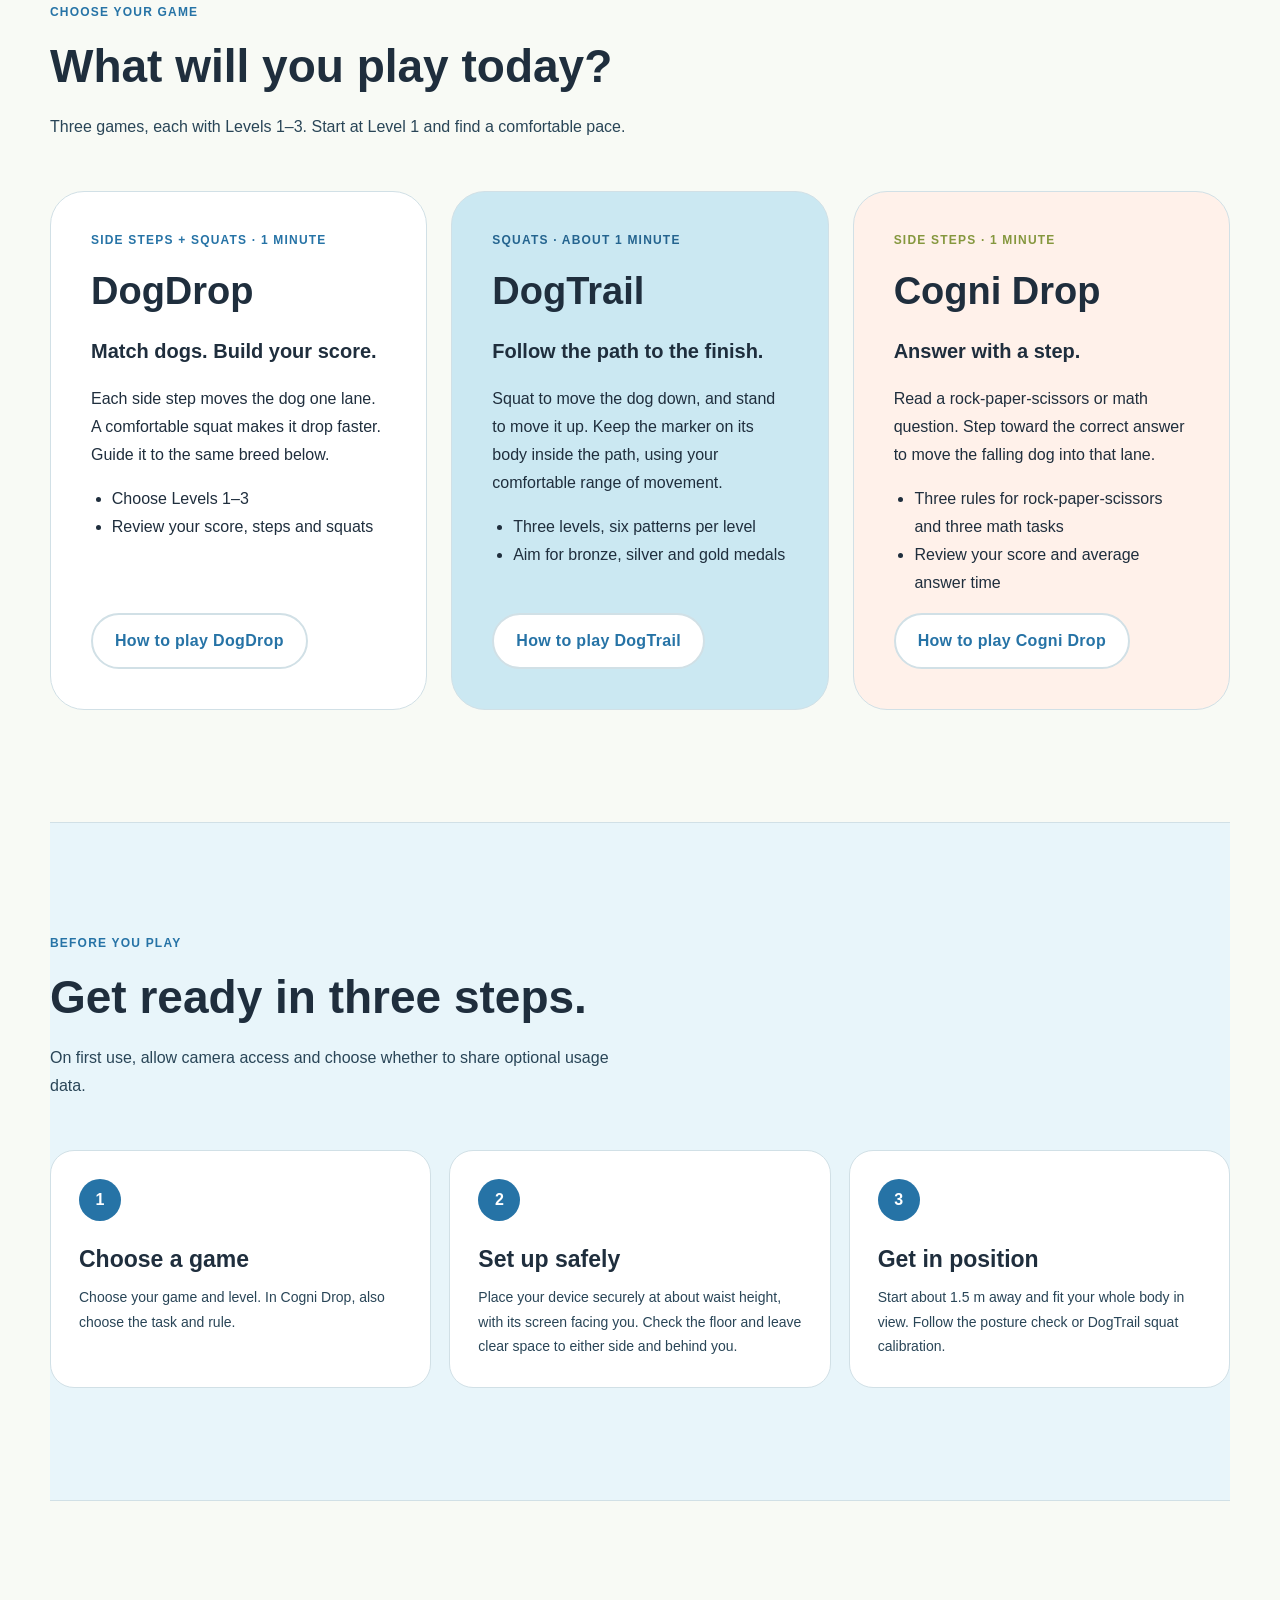
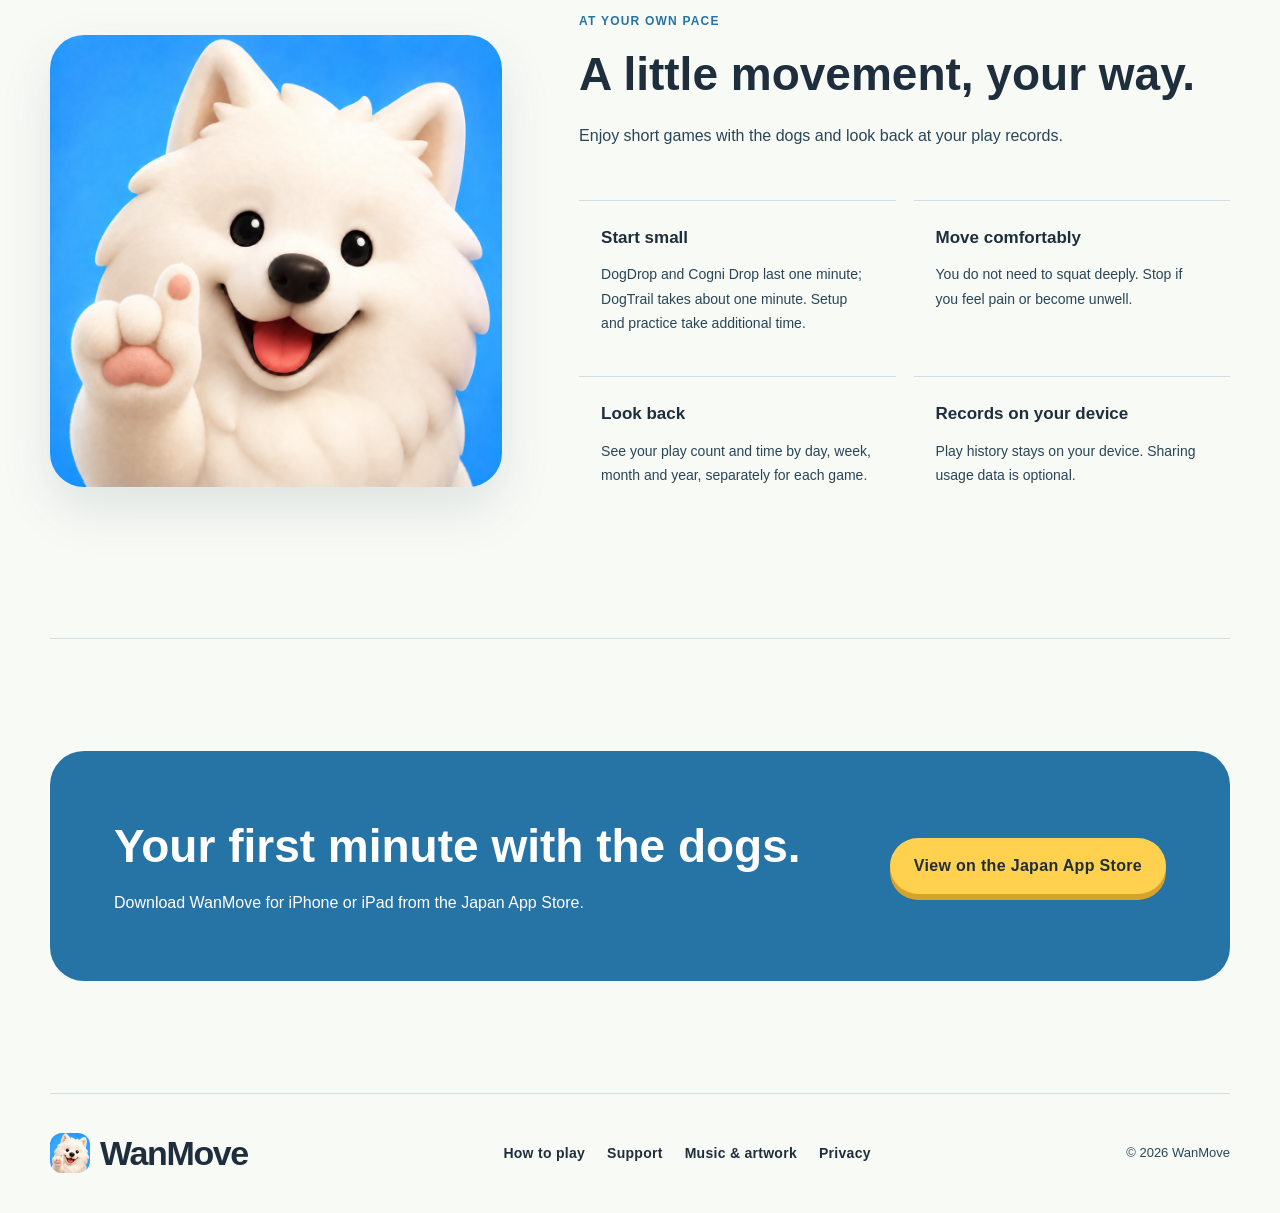
==== commit 84b6d8e9: "Deploy site from DogDrop@9cf7e900db697ba4fd77226b215a47537c75f4ea" ====
--- a/en/index.html
+++ b/en/index.html
@@ -18,11 +18,11 @@
   </header>
   <main id="main-content">
 <section class="hero" aria-labelledby="hero-title">
- <div class="hero-copy"><p class="eyebrow">THREE MOVEMENT GAMES</p><h1 id="hero-title">Play with dogs.<br />Get moving.</h1>
+ <div class="hero-copy"><p class="eyebrow">VERSION 2.2.0</p><h1 id="hero-title">Play with dogs.<br />Get moving.</h1>
  <p class="lead">Step to the side. Squat at your own pace. Your movements control the dogs in three short games for iPhone and iPad.</p>
- <div class="hero-actions"><a class="button button-primary" href="#games">Explore the games</a><a class="text-link" href="guide.html">Start here</a></div>
+ <div class="hero-actions"><a class="button button-primary" href="https://apps.apple.com/jp/app/id6782309528">View on the Japan App Store</a><a class="text-link" href="#games">Explore the games</a><a class="text-link" href="guide.html">Start here</a></div>
  <p class="rename-note">WanMove is the English name of わんムーブ, formerly called DogDrop.</p>
- <p class="rename-note"><strong>English in-app support is in preparation.</strong> These English pages are available ahead of the update. Language-switching instructions describe the upcoming update.</p>
+ <p class="rename-note"><strong>Version 2.2.0 supports Japanese and English.</strong> Switch languages from the title screen. Privacy settings let you stop sharing usage data or request deletion of data linked to this installation.</p>
  <p class="privacy-note">Camera images and body-joint coordinates are processed on your device. They are not saved or sent.</p>
  <p class="small">A general movement game. It is not designed or validated for medical care or rehabilitation.</p></div>
  <div class="hero-stage three-game-stage" aria-label="Gameplay examples in Japanese">
@@ -47,7 +47,7 @@
 <article class="mechanic-card"><strong>Move comfortably</strong><p>You do not need to squat deeply. Stop if you feel pain or become unwell.</p></article>
 <article class="mechanic-card"><strong>Look back</strong><p>See your play count and time by day, week, month and year, separately for each game.</p></article>
 <article class="mechanic-card"><strong>Records on your device</strong><p>Play history stays on your device. Sharing usage data is optional.</p></article></div></div></div></section>
-<section class="section"><div class="closing-panel"><div><h2>Your first minute with the dogs.</h2><p>Learn the moves and prepare a safe space to play.</p></div><a class="button button-primary" href="guide.html">How to play</a></div></section>
+<section class="section"><div class="closing-panel"><div><h2>Your first minute with the dogs.</h2><p>Download WanMove for iPhone or iPad from the Japan App Store.</p></div><a class="button button-primary" href="https://apps.apple.com/jp/app/id6782309528">View on the Japan App Store</a></div></section>
 </main>
   <footer class="site-footer">
     <a class="brand" href="index.html" aria-label="WanMove home"><img class="brand-icon" src="../assets/wanmove-icon.png" width="1024" height="1024" alt="" /><span class="brand-wordmark">WanMove</span></a>
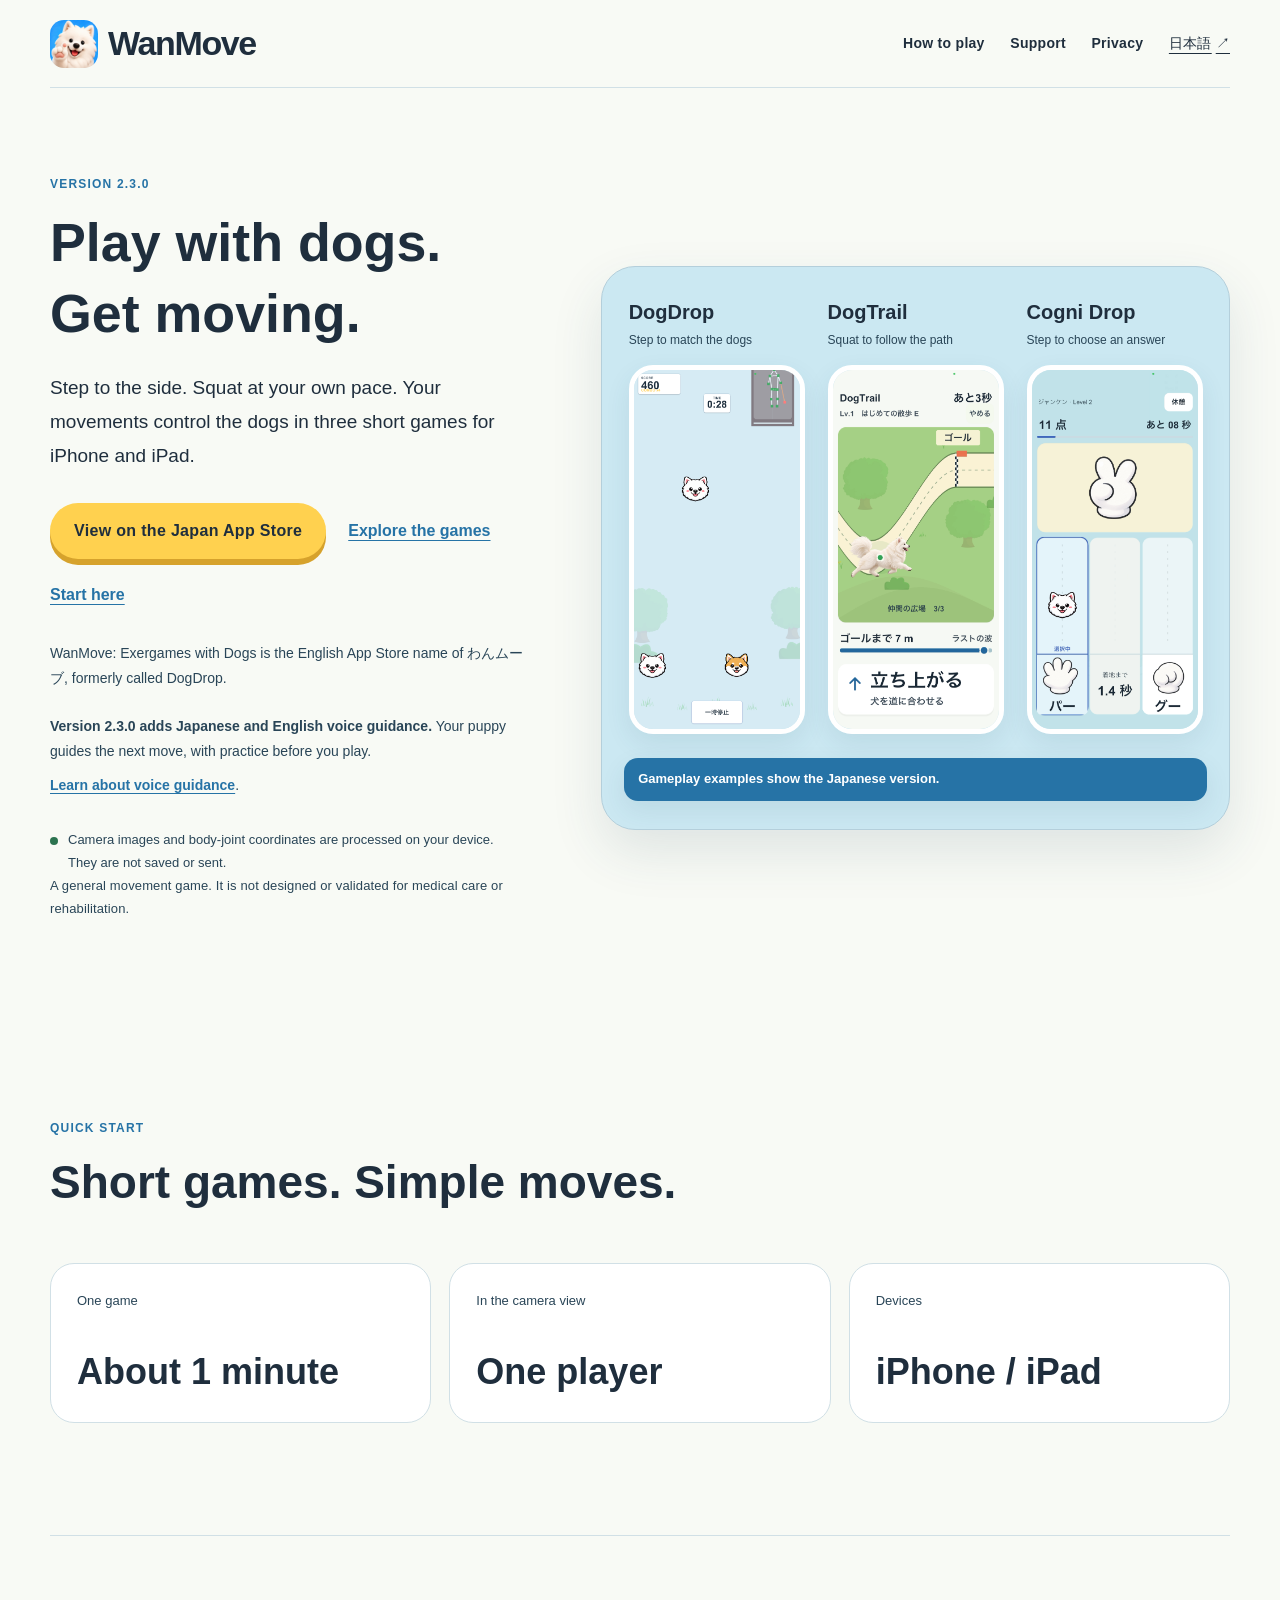
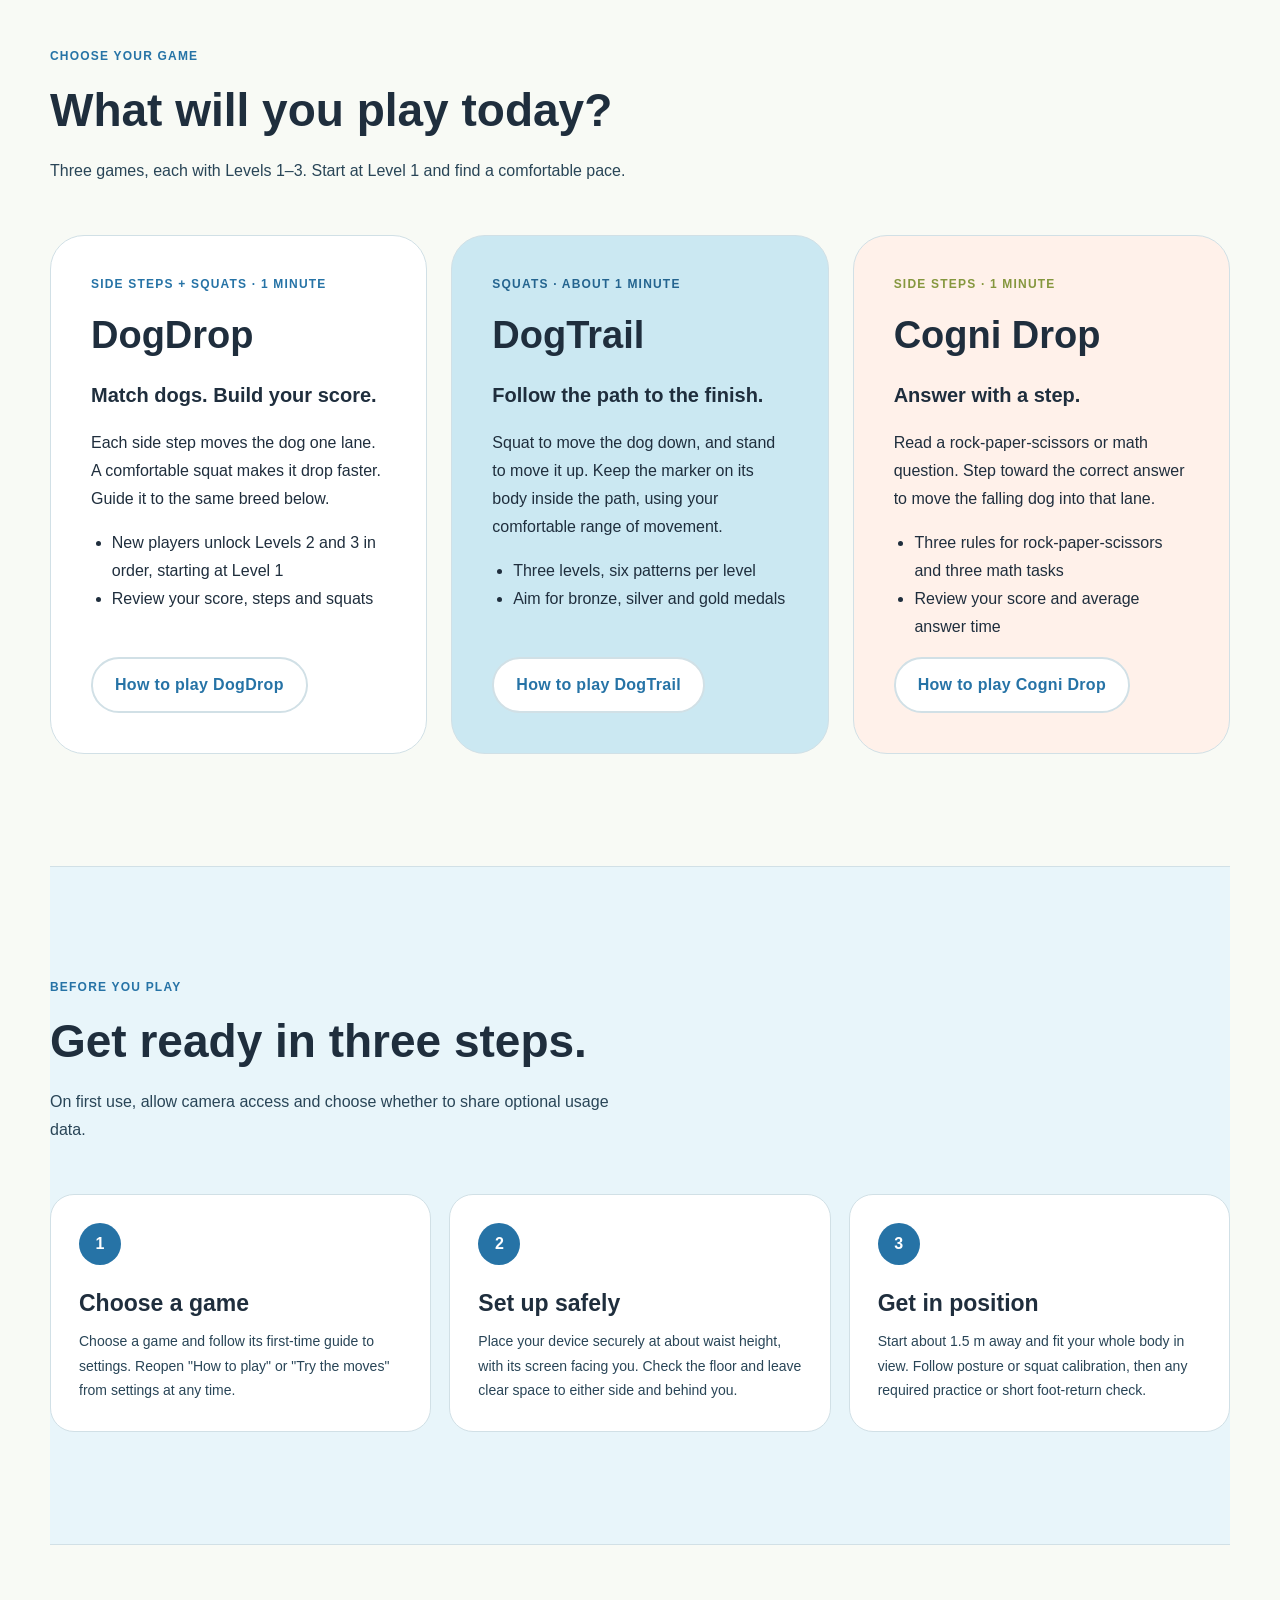
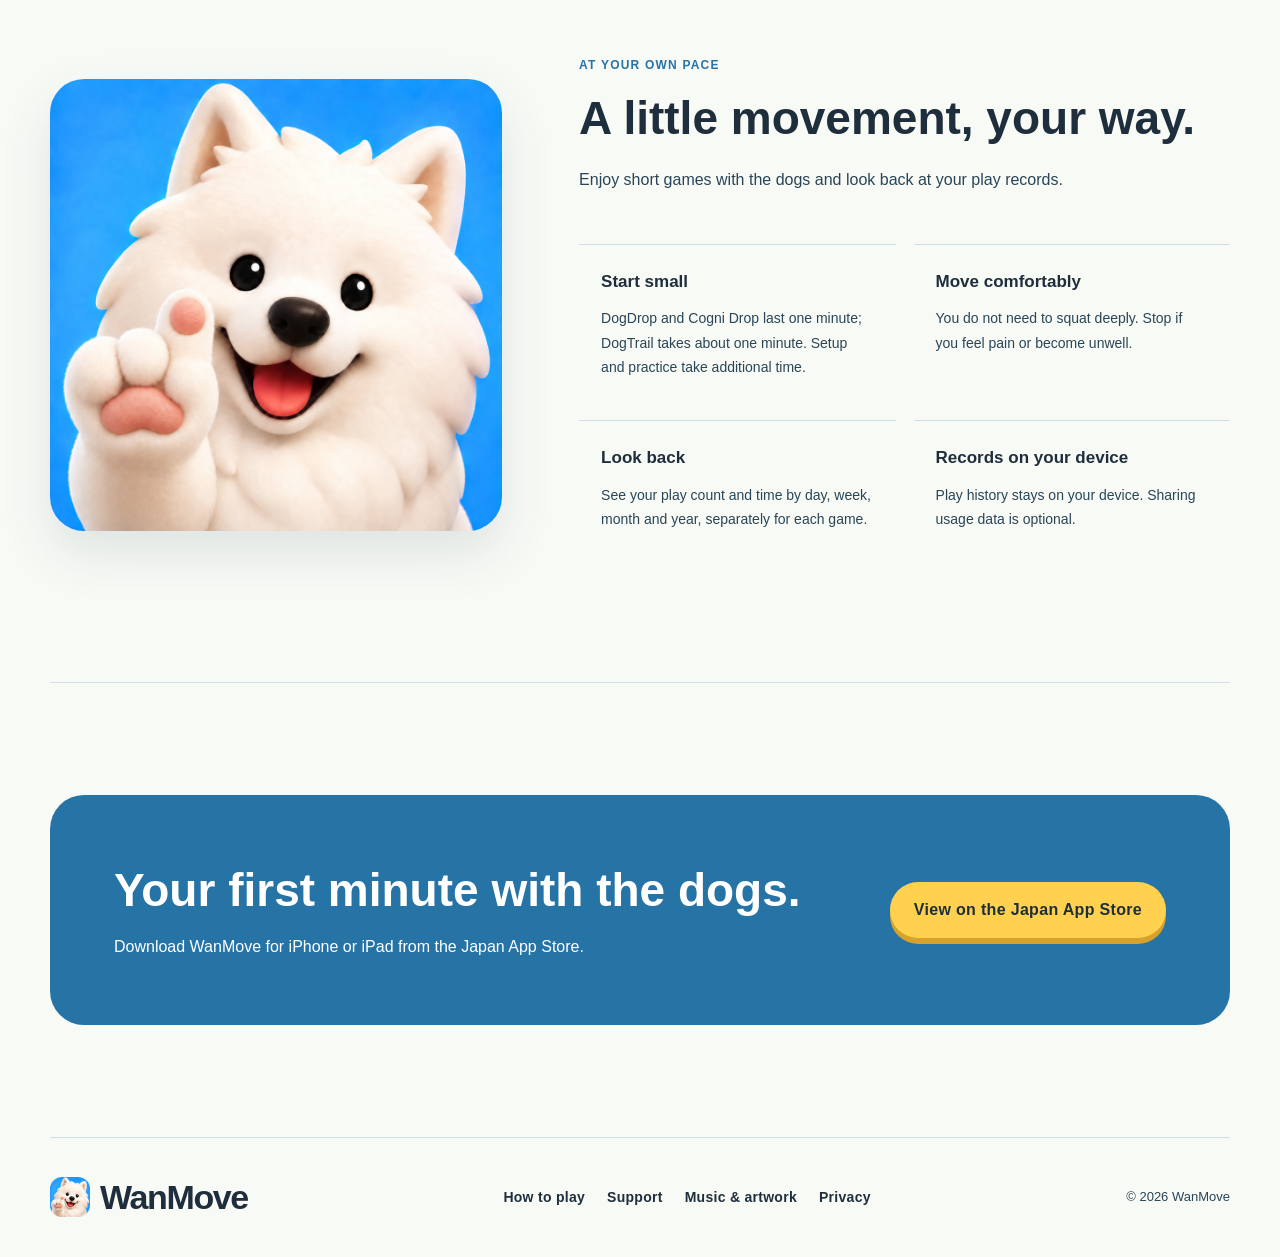
==== commit 4f19d85f: "Deploy site from DogDrop@33118950c22b7ee739dd2c298166d1ed5f656d1a" ====
--- a/en/index.html
+++ b/en/index.html
@@ -3,8 +3,8 @@
 <head>
   <meta charset="utf-8" />
   <meta name="viewport" content="width=device-width, initial-scale=1" />
-  <meta name="description" content="Three movement games for iPhone and iPad. Use side steps and squats to play DogDrop, DogTrail and Cogni Drop." />
-  <title>Play with dogs. Get moving. | WanMove</title>
+  <meta name="description" content="WanMove: Exergames with Dogs. Three short movement games for iPhone and iPad, with Japanese and English voice guidance in version 2.3.0." />
+  <title>WanMove: Exergames with Dogs</title>
   <link rel="icon" href="../assets/wanmove-icon.png" />
   <link rel="stylesheet" href="../assets/site.css?v=20260923-languages" />
   <link rel="alternate" hreflang="ja" href="../index.html" />
@@ -18,11 +18,11 @@
   </header>
   <main id="main-content">
 <section class="hero" aria-labelledby="hero-title">
- <div class="hero-copy"><p class="eyebrow">VERSION 2.2.0</p><h1 id="hero-title">Play with dogs.<br />Get moving.</h1>
+ <div class="hero-copy"><p class="eyebrow">VERSION 2.3.0</p><h1 id="hero-title">Play with dogs.<br />Get moving.</h1>
  <p class="lead">Step to the side. Squat at your own pace. Your movements control the dogs in three short games for iPhone and iPad.</p>
  <div class="hero-actions"><a class="button button-primary" href="https://apps.apple.com/jp/app/id6782309528">View on the Japan App Store</a><a class="text-link" href="#games">Explore the games</a><a class="text-link" href="guide.html">Start here</a></div>
- <p class="rename-note">WanMove is the English name of わんムーブ, formerly called DogDrop.</p>
- <p class="rename-note"><strong>Version 2.2.0 supports Japanese and English.</strong> Switch languages from the title screen. Privacy settings let you stop sharing usage data or request deletion of data linked to this installation.</p>
+ <p class="rename-note">WanMove: Exergames with Dogs is the English App Store name of わんムーブ, formerly called DogDrop.</p>
+ <p class="rename-note"><strong>Version 2.3.0 adds Japanese and English voice guidance.</strong> Your puppy guides the next move, with practice before you play. <a class="text-link" href="guide.html#voice-guide">Learn about voice guidance</a>.</p>
  <p class="privacy-note">Camera images and body-joint coordinates are processed on your device. They are not saved or sent.</p>
  <p class="small">A general movement game. It is not designed or validated for medical care or rehabilitation.</p></div>
  <div class="hero-stage three-game-stage" aria-label="Gameplay examples in Japanese">
@@ -34,14 +34,14 @@
 <section class="section" aria-labelledby="facts-title"><div class="section-heading"><p class="eyebrow">QUICK START</p><h2 id="facts-title">Short games. Simple moves.</h2></div><div class="fact-grid">
  <article class="fact-card"><span>One game</span><strong>About 1 minute</strong></article><article class="fact-card"><span>In the camera view</span><strong>One player</strong></article><article class="fact-card"><span>Devices</span><strong>iPhone / iPad</strong></article></div></section>
 <section id="games" class="section" aria-labelledby="games-title"><div class="section-heading"><p class="eyebrow">CHOOSE YOUR GAME</p><h2 id="games-title">What will you play today?</h2><p>Three games, each with Levels 1–3. Start at Level 1 and find a comfortable pace.</p></div><div class="game-grid">
- <article class="game-card"><p class="eyebrow">SIDE STEPS + SQUATS · 1 MINUTE</p><h3>DogDrop</h3><p class="game-tagline">Match dogs. Build your score.</p><p>Each side step moves the dog one lane. A comfortable squat makes it drop faster. Guide it to the same breed below.</p><ul><li>Choose Levels 1–3</li><li>Review your score, steps and squats</li></ul><a class="button button-secondary" href="guide.html#dogdrop">How to play DogDrop</a></article>
+ <article class="game-card"><p class="eyebrow">SIDE STEPS + SQUATS · 1 MINUTE</p><h3>DogDrop</h3><p class="game-tagline">Match dogs. Build your score.</p><p>Each side step moves the dog one lane. A comfortable squat makes it drop faster. Guide it to the same breed below.</p><ul><li>New players unlock Levels 2 and 3 in order, starting at Level 1</li><li>Review your score, steps and squats</li></ul><a class="button button-secondary" href="guide.html#dogdrop">How to play DogDrop</a></article>
  <article class="game-card game-card-trail"><p class="eyebrow">SQUATS · ABOUT 1 MINUTE</p><h3>DogTrail</h3><p class="game-tagline">Follow the path to the finish.</p><p>Squat to move the dog down, and stand to move it up. Keep the marker on its body inside the path, using your comfortable range of movement.</p><ul><li>Three levels, six patterns per level</li><li>Aim for bronze, silver and gold medals</li></ul><a class="button button-secondary" href="guide.html#dogtrail">How to play DogTrail</a></article>
  <article class="game-card game-card-cogni"><p class="eyebrow">SIDE STEPS · 1 MINUTE</p><h3>Cogni Drop</h3><p class="game-tagline">Answer with a step.</p><p>Read a rock-paper-scissors or math question. Step toward the correct answer to move the falling dog into that lane.</p><ul><li>Three rules for rock-paper-scissors and three math tasks</li><li>Review your score and average answer time</li></ul><a class="button button-secondary" href="guide.html#cognidrop">How to play Cogni Drop</a></article>
 </div></section>
 <section class="section start-section" aria-labelledby="start-title"><div class="section-heading"><p class="eyebrow">BEFORE YOU PLAY</p><h2 id="start-title">Get ready in three steps.</h2><p>On first use, allow camera access and choose whether to share optional usage data.</p></div><ol class="step-grid">
-<li class="step-card"><span class="step-number">1</span><h3>Choose a game</h3><p>Choose your game and level. In Cogni Drop, also choose the task and rule.</p></li>
+<li class="step-card"><span class="step-number">1</span><h3>Choose a game</h3><p>Choose a game and follow its first-time guide to settings. Reopen "How to play" or "Try the moves" from settings at any time.</p></li>
 <li class="step-card"><span class="step-number">2</span><h3>Set up safely</h3><p>Place your device securely at about waist height, with its screen facing you. Check the floor and leave clear space to either side and behind you.</p></li>
-<li class="step-card"><span class="step-number">3</span><h3>Get in position</h3><p>Start about 1.5 m away and fit your whole body in view. Follow the posture check or DogTrail squat calibration.</p></li></ol></section>
+<li class="step-card"><span class="step-number">3</span><h3>Get in position</h3><p>Start about 1.5 m away and fit your whole body in view. Follow posture or squat calibration, then any required practice or short foot-return check.</p></li></ol></section>
 <section class="section play-section" aria-labelledby="pace-title"><div class="play-layout"><figure class="samoyed-frame"><img src="../assets/wanmove-icon.png" width="1024" height="1024" loading="lazy" alt="WanMove's white Samoyed" /></figure><div><div class="section-heading"><p class="eyebrow">AT YOUR OWN PACE</p><h2 id="pace-title">A little movement, your way.</h2><p>Enjoy short games with the dogs and look back at your play records.</p></div><div class="mechanic-grid">
 <article class="mechanic-card"><strong>Start small</strong><p>DogDrop and Cogni Drop last one minute; DogTrail takes about one minute. Setup and practice take additional time.</p></article>
 <article class="mechanic-card"><strong>Move comfortably</strong><p>You do not need to squat deeply. Stop if you feel pain or become unwell.</p></article>
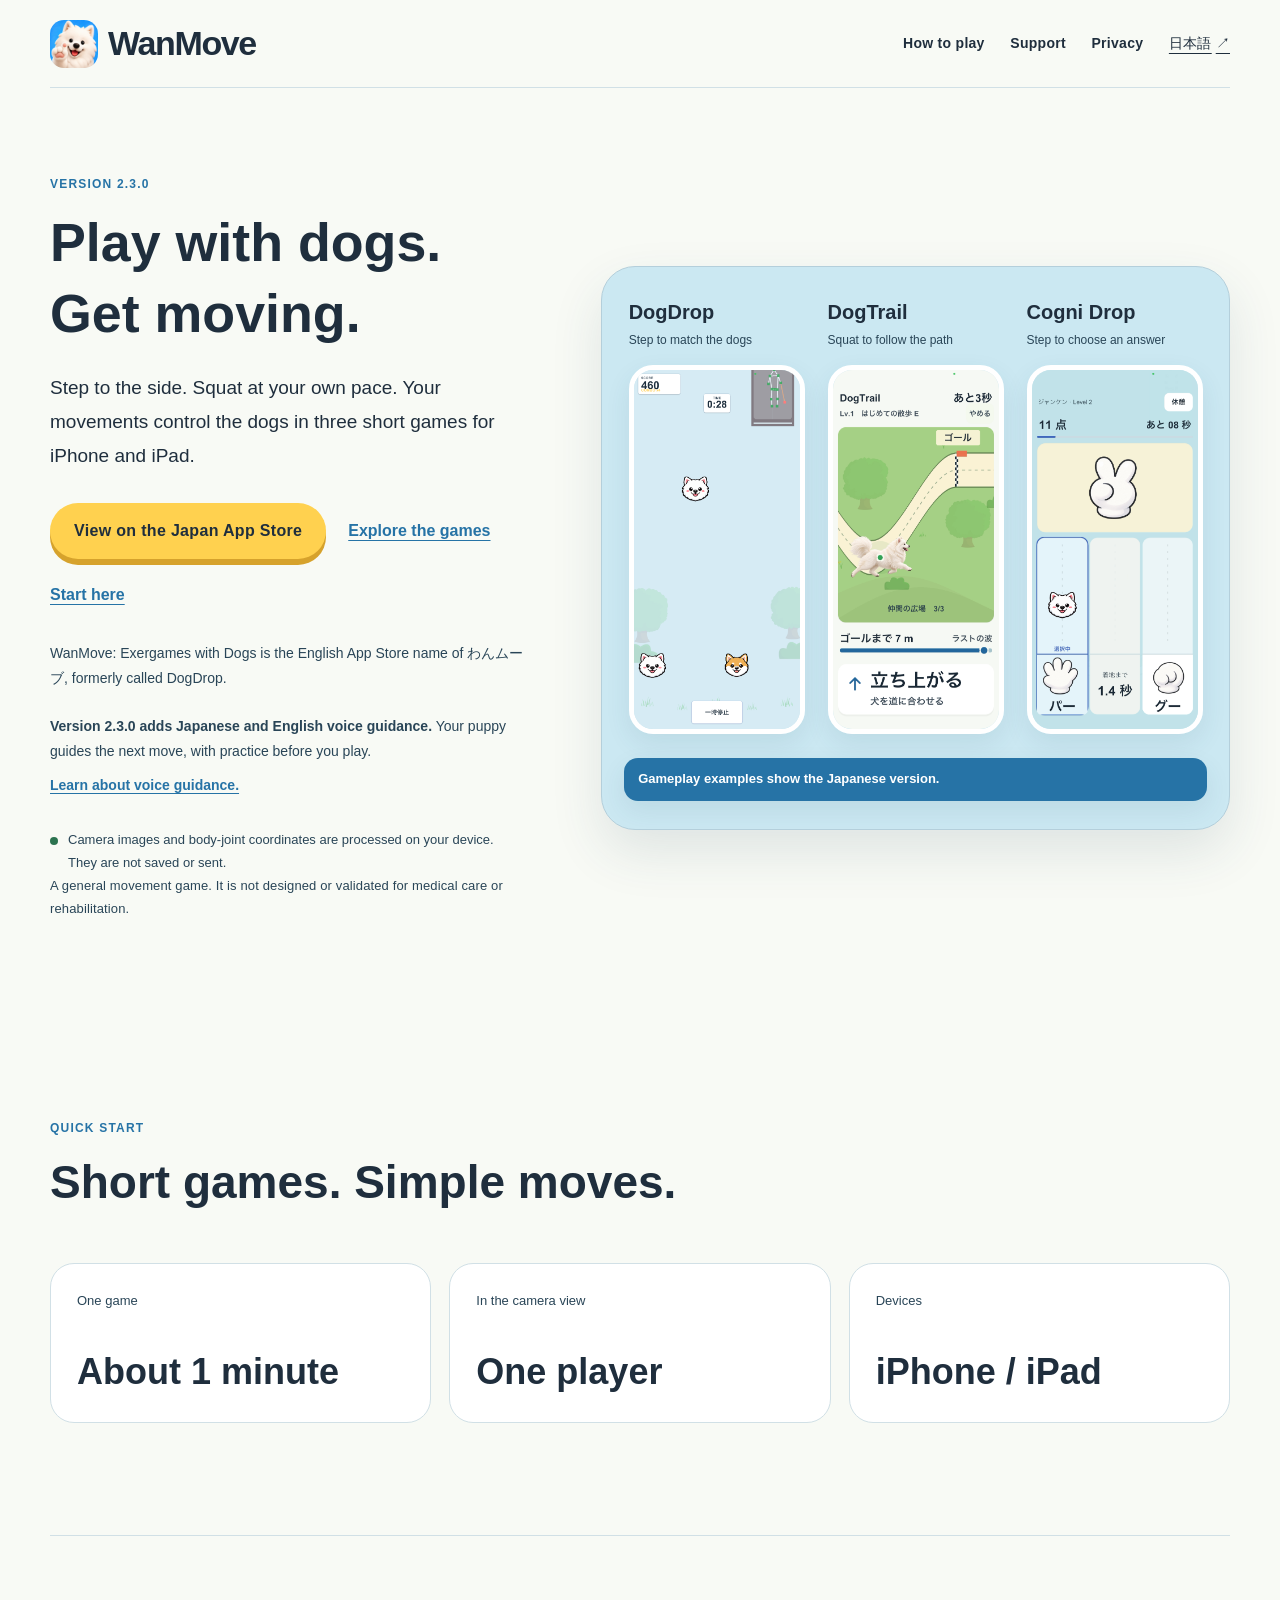
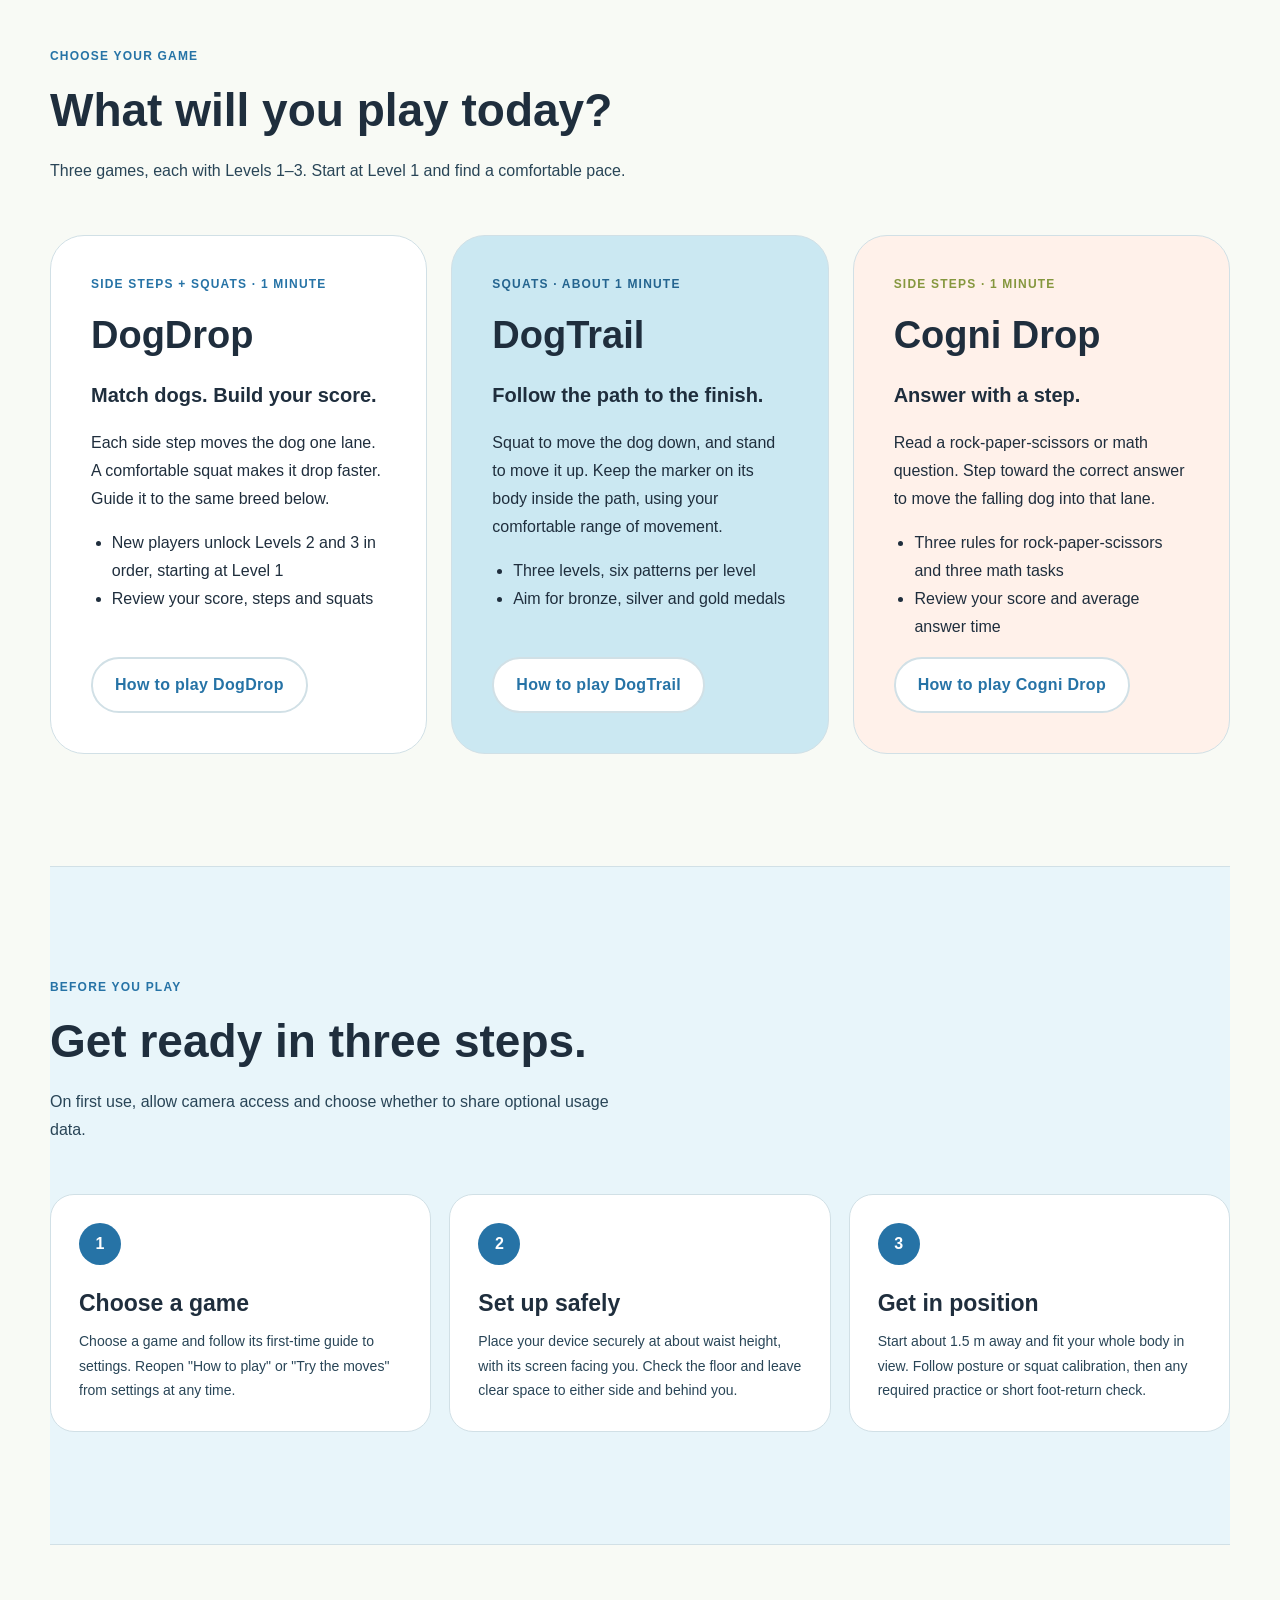
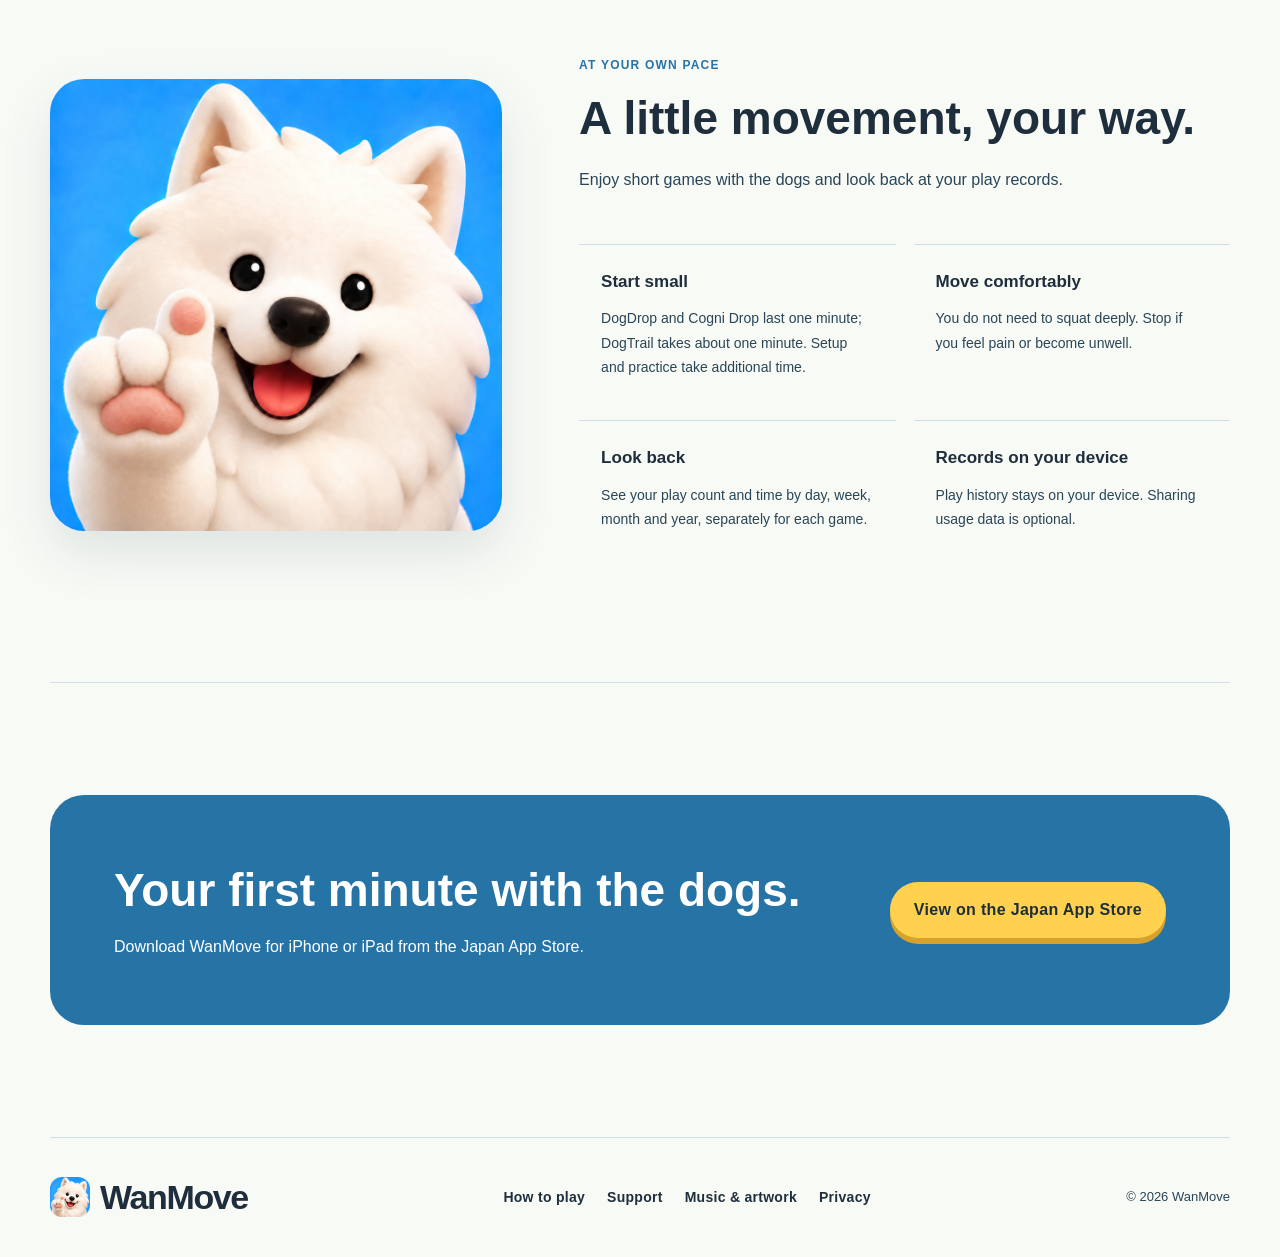
==== commit 99a4b70d: "Deploy site from DogDrop@f9dcbb44aa757c3399e53248964a1aee0976f4cf" ====
--- a/en/index.html
+++ b/en/index.html
@@ -22,7 +22,7 @@
  <p class="lead">Step to the side. Squat at your own pace. Your movements control the dogs in three short games for iPhone and iPad.</p>
  <div class="hero-actions"><a class="button button-primary" href="https://apps.apple.com/jp/app/id6782309528">View on the Japan App Store</a><a class="text-link" href="#games">Explore the games</a><a class="text-link" href="guide.html">Start here</a></div>
  <p class="rename-note">WanMove: Exergames with Dogs is the English App Store name of わんムーブ, formerly called DogDrop.</p>
- <p class="rename-note"><strong>Version 2.3.0 adds Japanese and English voice guidance.</strong> Your puppy guides the next move, with practice before you play. <a class="text-link" href="guide.html#voice-guide">Learn about voice guidance</a>.</p>
+ <p class="rename-note"><strong>Version 2.3.0 adds Japanese and English voice guidance.</strong> Your puppy guides the next move, with practice before you play. <a class="text-link" href="guide.html#voice-guide">Learn about voice guidance.</a></p>
  <p class="privacy-note">Camera images and body-joint coordinates are processed on your device. They are not saved or sent.</p>
  <p class="small">A general movement game. It is not designed or validated for medical care or rehabilitation.</p></div>
  <div class="hero-stage three-game-stage" aria-label="Gameplay examples in Japanese">
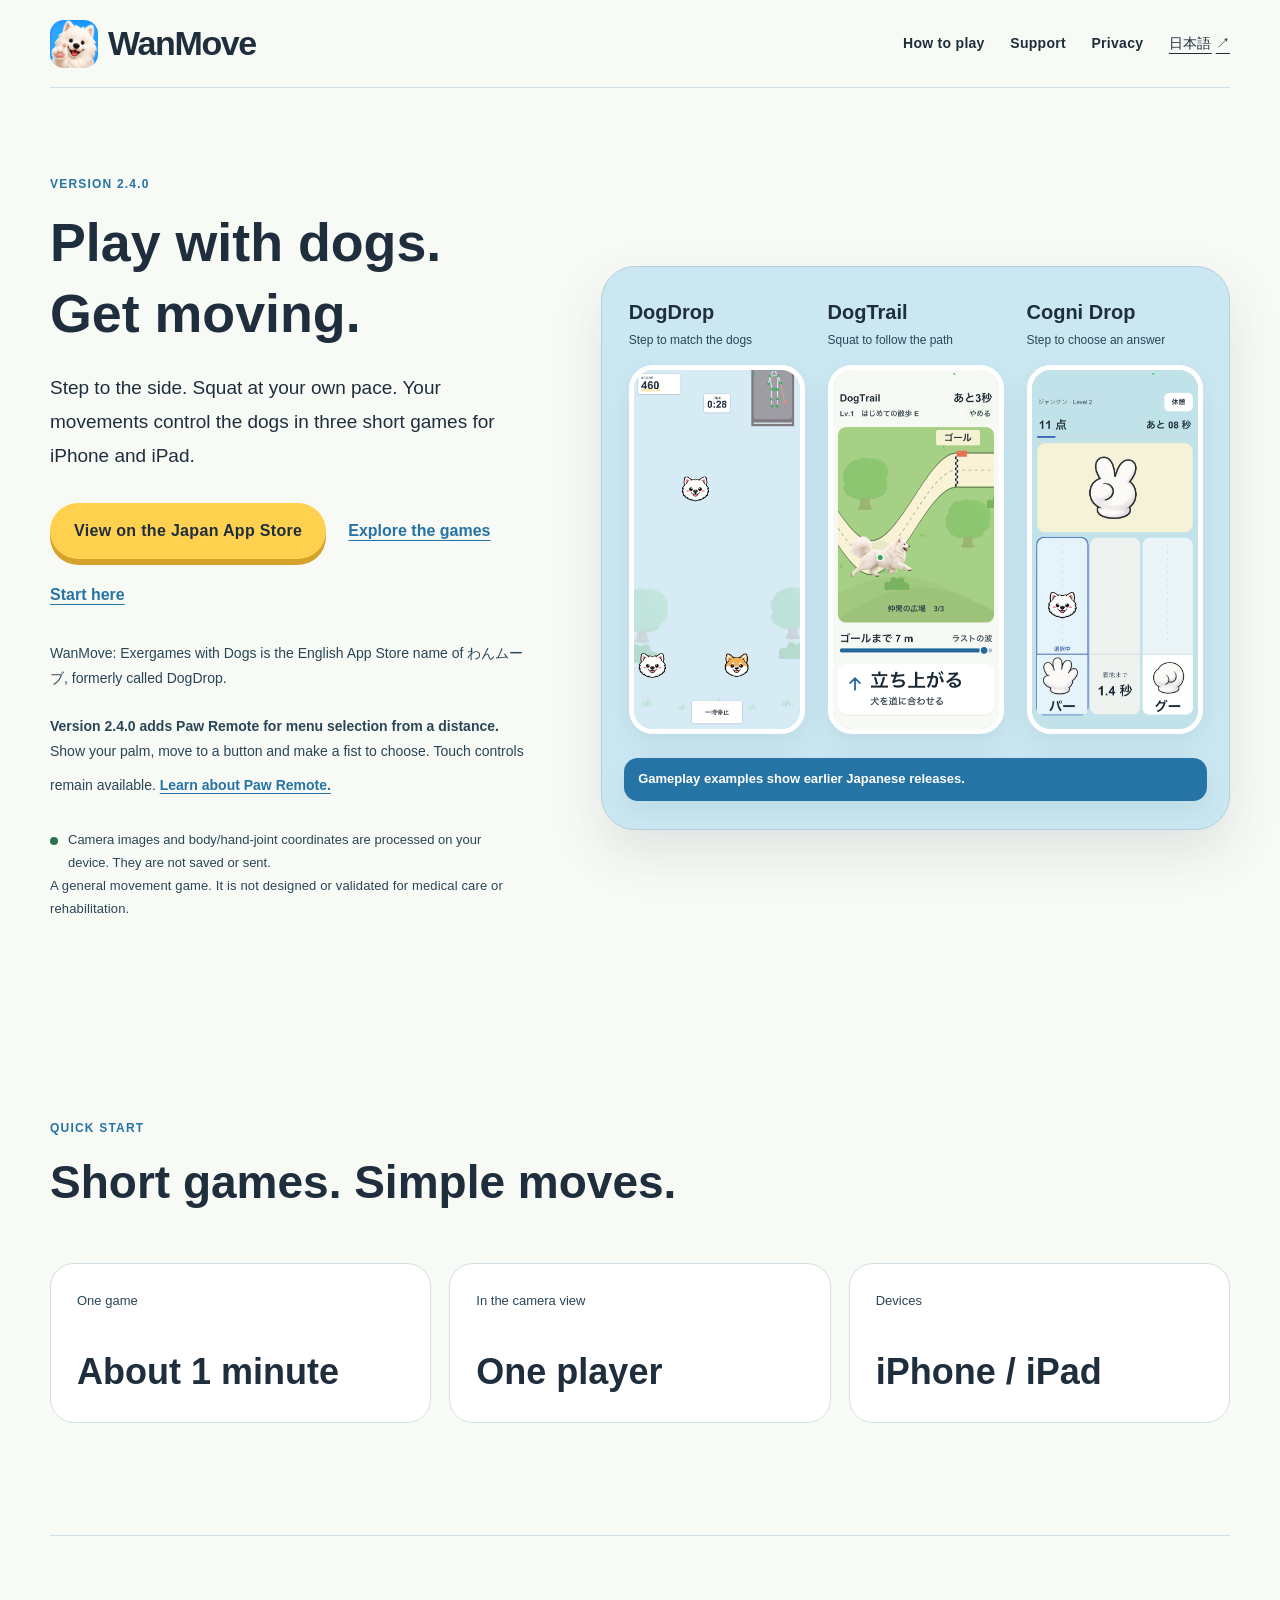
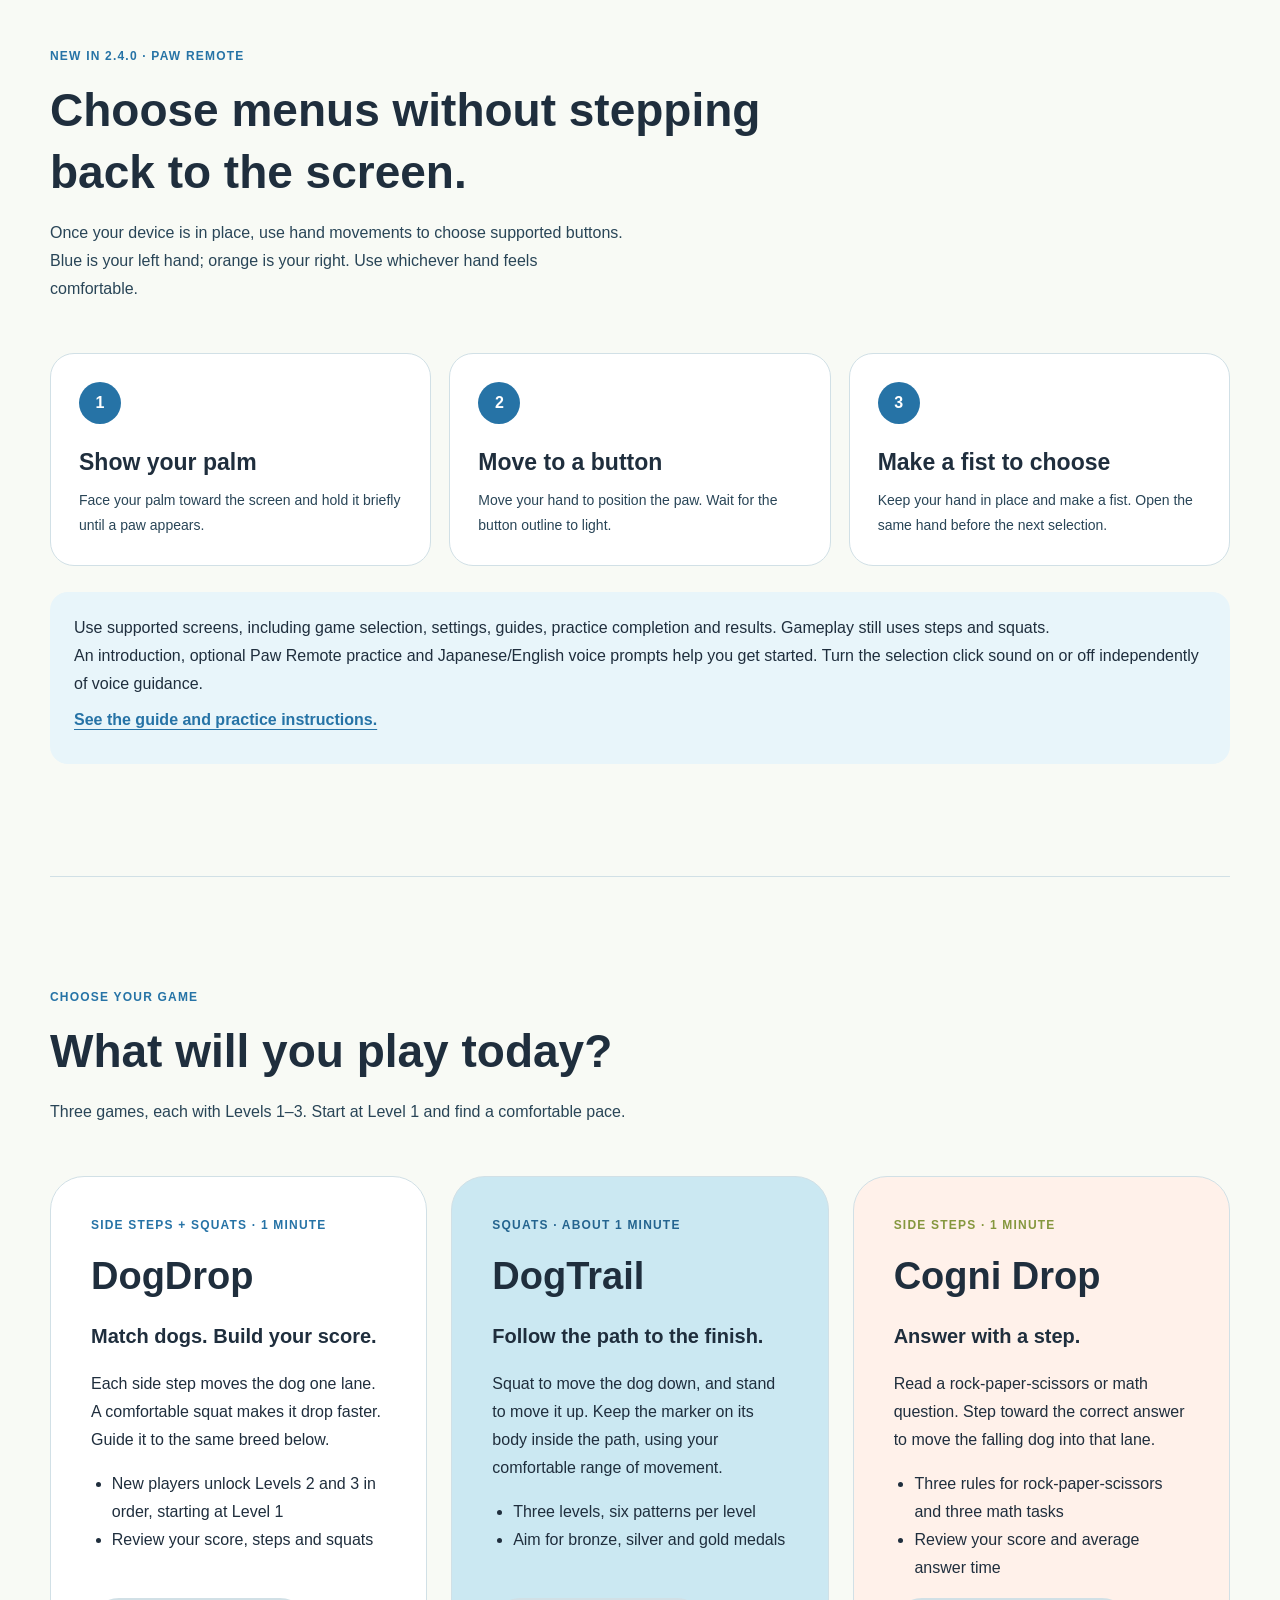
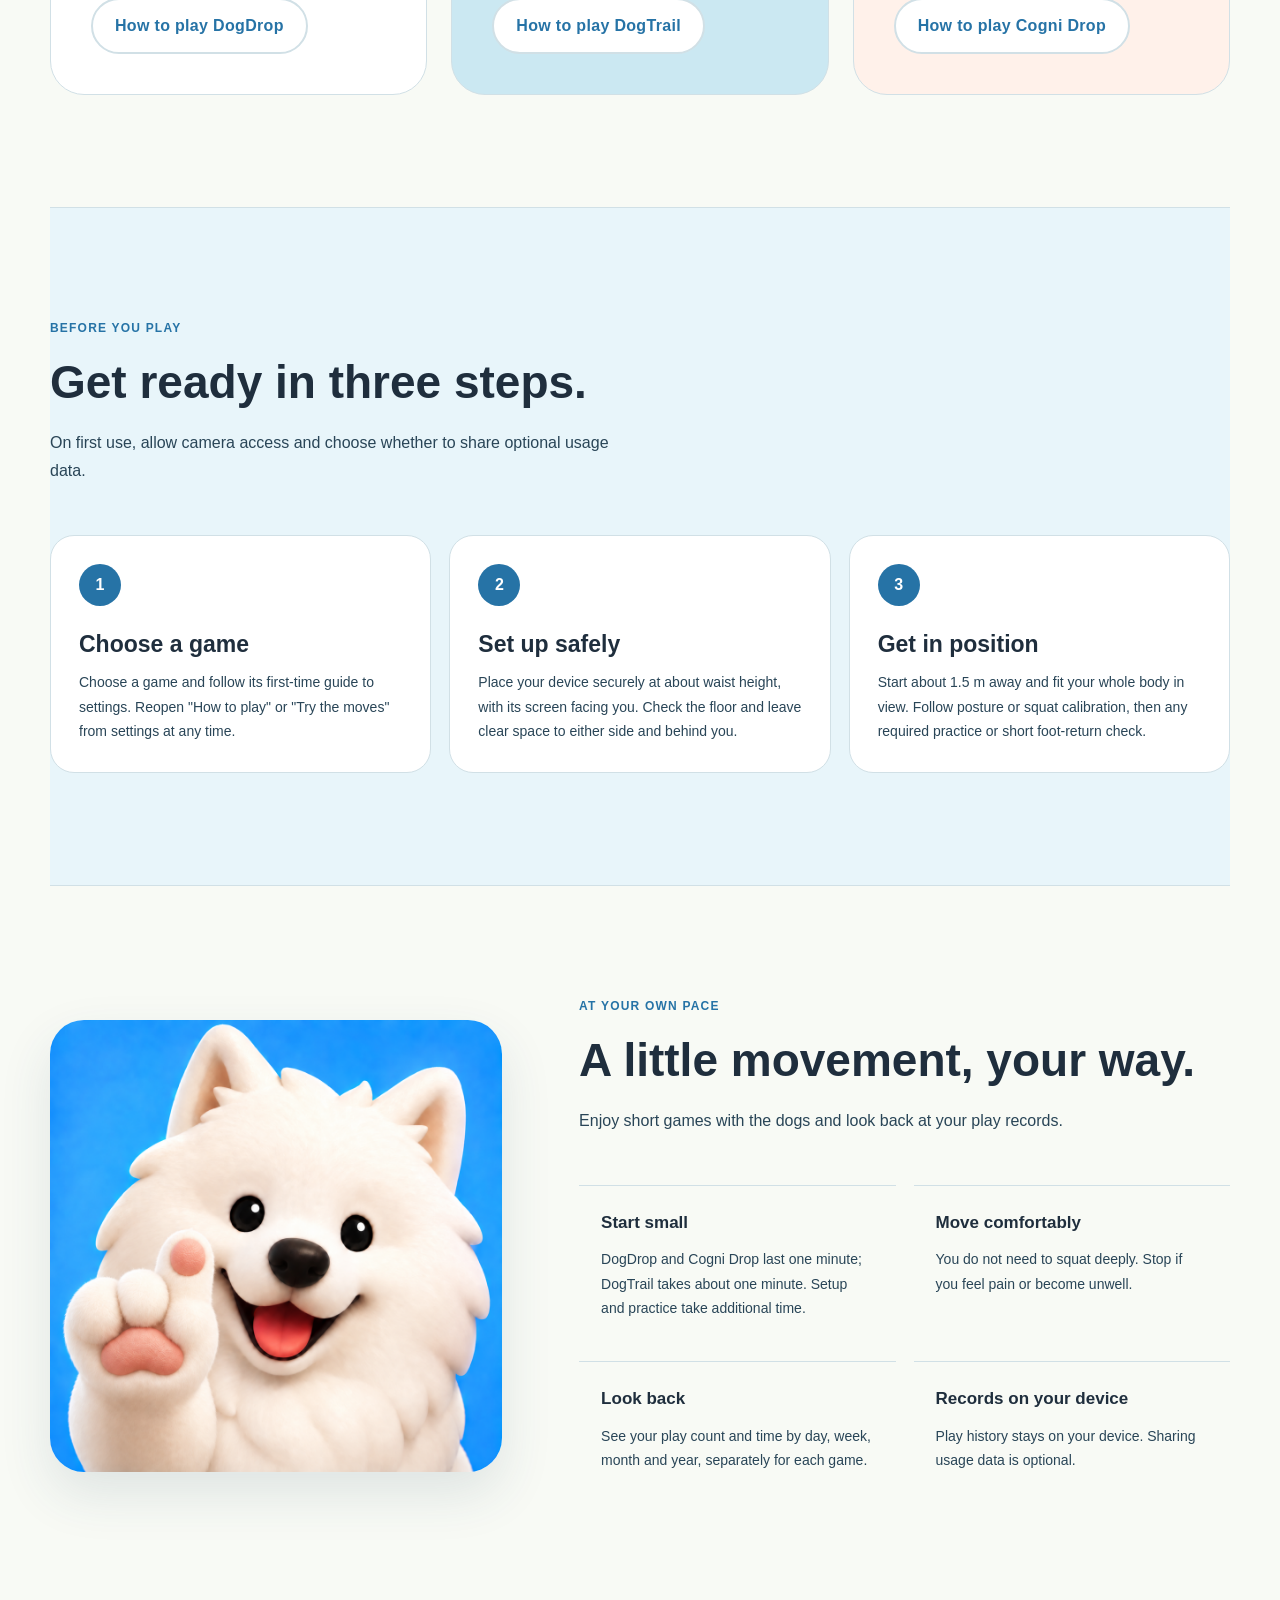
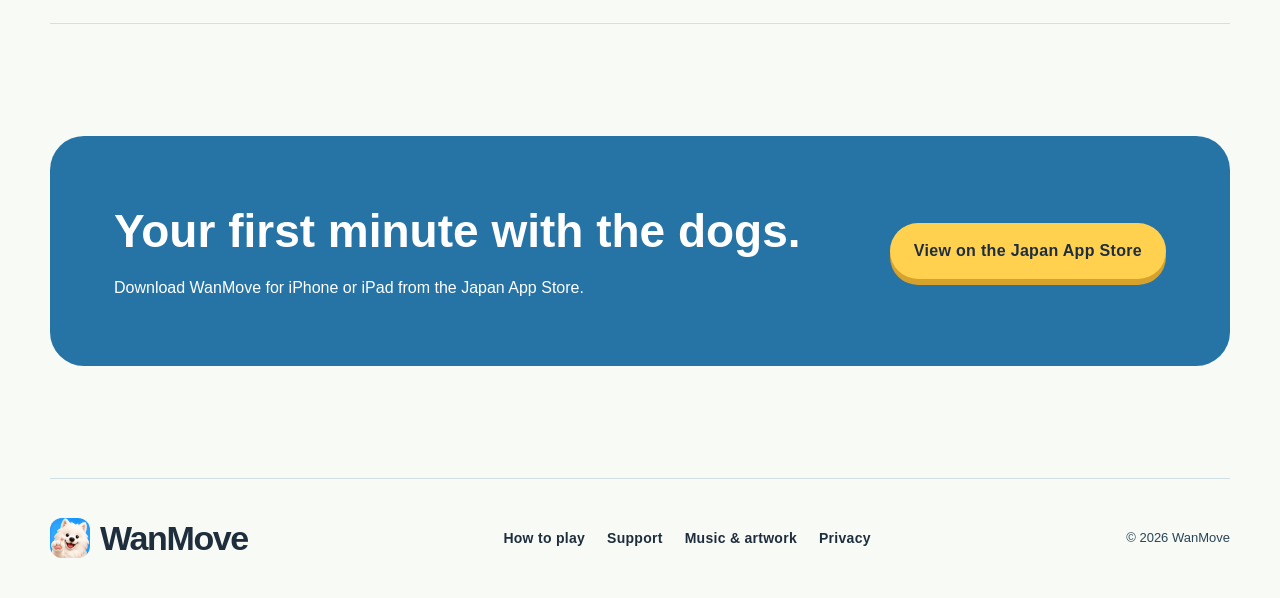
==== commit e5318802: "Deploy site from DogDrop@eeb08cf064078162777db9bb1ea55176d45abbe8" ====
--- a/en/index.html
+++ b/en/index.html
@@ -3,7 +3,7 @@
 <head>
   <meta charset="utf-8" />
   <meta name="viewport" content="width=device-width, initial-scale=1" />
-  <meta name="description" content="WanMove: Exergames with Dogs. Three short movement games for iPhone and iPad, with Japanese and English voice guidance in version 2.3.0." />
+  <meta name="description" content="WanMove: Exergames with Dogs. Version 2.4.0 adds Paw Remote for menu selection from a distance. Three short movement games for iPhone and iPad, with Japanese and English voice guidance." />
   <title>WanMove: Exergames with Dogs</title>
   <link rel="icon" href="../assets/wanmove-icon.png" />
   <link rel="stylesheet" href="../assets/site.css?v=20260923-languages" />
@@ -18,21 +18,34 @@
   </header>
   <main id="main-content">
 <section class="hero" aria-labelledby="hero-title">
- <div class="hero-copy"><p class="eyebrow">VERSION 2.3.0</p><h1 id="hero-title">Play with dogs.<br />Get moving.</h1>
+ <div class="hero-copy"><p class="eyebrow">VERSION 2.4.0</p><h1 id="hero-title">Play with dogs.<br />Get moving.</h1>
  <p class="lead">Step to the side. Squat at your own pace. Your movements control the dogs in three short games for iPhone and iPad.</p>
  <div class="hero-actions"><a class="button button-primary" href="https://apps.apple.com/jp/app/id6782309528">View on the Japan App Store</a><a class="text-link" href="#games">Explore the games</a><a class="text-link" href="guide.html">Start here</a></div>
  <p class="rename-note">WanMove: Exergames with Dogs is the English App Store name of わんムーブ, formerly called DogDrop.</p>
- <p class="rename-note"><strong>Version 2.3.0 adds Japanese and English voice guidance.</strong> Your puppy guides the next move, with practice before you play. <a class="text-link" href="guide.html#voice-guide">Learn about voice guidance.</a></p>
- <p class="privacy-note">Camera images and body-joint coordinates are processed on your device. They are not saved or sent.</p>
+ <p class="rename-note"><strong>Version 2.4.0 adds Paw Remote for menu selection from a distance.</strong> Show your palm, move to a button and make a fist to choose. Touch controls remain available. <a class="text-link" href="guide.html#paw-remote">Learn about Paw Remote.</a></p>
+ <p class="privacy-note">Camera images and body/hand-joint coordinates are processed on your device. They are not saved or sent.</p>
  <p class="small">A general movement game. It is not designed or validated for medical care or rehabilitation.</p></div>
  <div class="hero-stage three-game-stage" aria-label="Gameplay examples in Japanese">
  <figure class="mode-shot"><figcaption><strong>DogDrop</strong><span>Step to match the dogs</span></figcaption><img src="../assets/v2-dogdrop.png" width="1170" height="2532" alt="DogDrop gameplay: a falling dog moves toward a matching dog. Japanese screen." /></figure>
  <figure class="mode-shot"><figcaption><strong>DogTrail</strong><span>Squat to follow the path</span></figcaption><img src="../assets/v2-dogtrail.png" width="1170" height="2532" alt="DogTrail gameplay: a Samoyed follows a winding path through a green park. Japanese screen." /></figure>
  <figure class="mode-shot"><figcaption><strong>Cogni Drop</strong><span>Step to choose an answer</span></figcaption><img src="../assets/v2-1-cognidrop.png" width="1170" height="2532" alt="Cogni Drop gameplay: choose a rock-paper-scissors answer by moving to its lane. Japanese screen." /></figure>
- <p class="hero-stage-label">Gameplay examples show the Japanese version.</p></div>
+ <p class="hero-stage-label">Gameplay examples show earlier Japanese releases.</p></div>
 </section>
 <section class="section" aria-labelledby="facts-title"><div class="section-heading"><p class="eyebrow">QUICK START</p><h2 id="facts-title">Short games. Simple moves.</h2></div><div class="fact-grid">
  <article class="fact-card"><span>One game</span><strong>About 1 minute</strong></article><article class="fact-card"><span>In the camera view</span><strong>One player</strong></article><article class="fact-card"><span>Devices</span><strong>iPhone / iPad</strong></article></div></section>
+<section id="paw-remote" class="section" aria-labelledby="paw-remote-title">
+  <div class="section-heading"><p class="eyebrow">NEW IN 2.4.0 · PAW REMOTE</p><h2 id="paw-remote-title">Choose menus without stepping back to the screen.</h2><p>Once your device is in place, use hand movements to choose supported buttons. Blue is your left hand; orange is your right. Use whichever hand feels comfortable.</p></div>
+  <ol class="step-grid">
+    <li class="step-card"><span class="step-number">1</span><h3>Show your palm</h3><p>Face your palm toward the screen and hold it briefly until a paw appears.</p></li>
+    <li class="step-card"><span class="step-number">2</span><h3>Move to a button</h3><p>Move your hand to position the paw. Wait for the button outline to light.</p></li>
+    <li class="step-card"><span class="step-number">3</span><h3>Make a fist to choose</h3><p>Keep your hand in place and make a fist. Open the same hand before the next selection.</p></li>
+  </ol>
+  <div class="info-box">
+    <p>Use supported screens, including game selection, settings, guides, practice completion and results. Gameplay still uses steps and squats.</p>
+    <p>An introduction, optional Paw Remote practice and Japanese/English voice prompts help you get started. Turn the selection click sound on or off independently of voice guidance.</p>
+    <a class="text-link" href="guide.html#paw-remote">See the guide and practice instructions.</a>
+  </div>
+</section>
 <section id="games" class="section" aria-labelledby="games-title"><div class="section-heading"><p class="eyebrow">CHOOSE YOUR GAME</p><h2 id="games-title">What will you play today?</h2><p>Three games, each with Levels 1–3. Start at Level 1 and find a comfortable pace.</p></div><div class="game-grid">
  <article class="game-card"><p class="eyebrow">SIDE STEPS + SQUATS · 1 MINUTE</p><h3>DogDrop</h3><p class="game-tagline">Match dogs. Build your score.</p><p>Each side step moves the dog one lane. A comfortable squat makes it drop faster. Guide it to the same breed below.</p><ul><li>New players unlock Levels 2 and 3 in order, starting at Level 1</li><li>Review your score, steps and squats</li></ul><a class="button button-secondary" href="guide.html#dogdrop">How to play DogDrop</a></article>
  <article class="game-card game-card-trail"><p class="eyebrow">SQUATS · ABOUT 1 MINUTE</p><h3>DogTrail</h3><p class="game-tagline">Follow the path to the finish.</p><p>Squat to move the dog down, and stand to move it up. Keep the marker on its body inside the path, using your comfortable range of movement.</p><ul><li>Three levels, six patterns per level</li><li>Aim for bronze, silver and gold medals</li></ul><a class="button button-secondary" href="guide.html#dogtrail">How to play DogTrail</a></article>
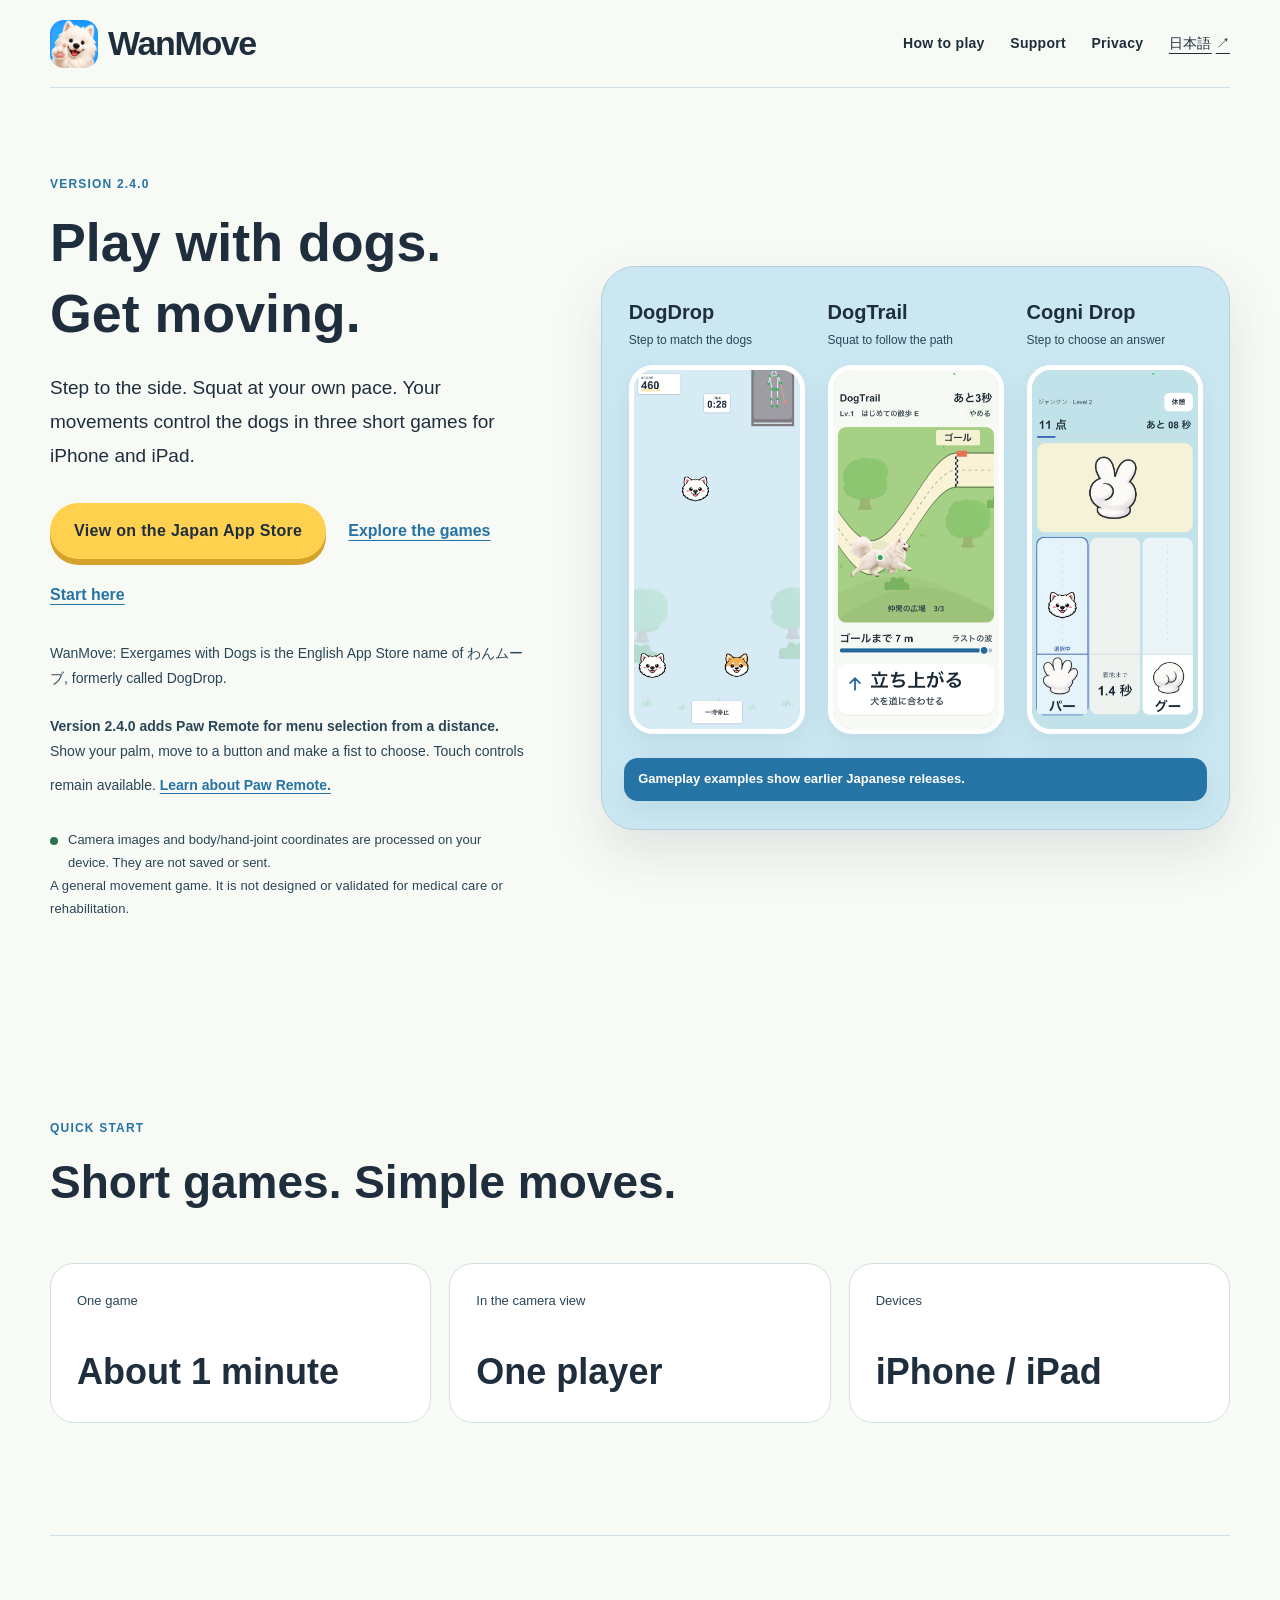
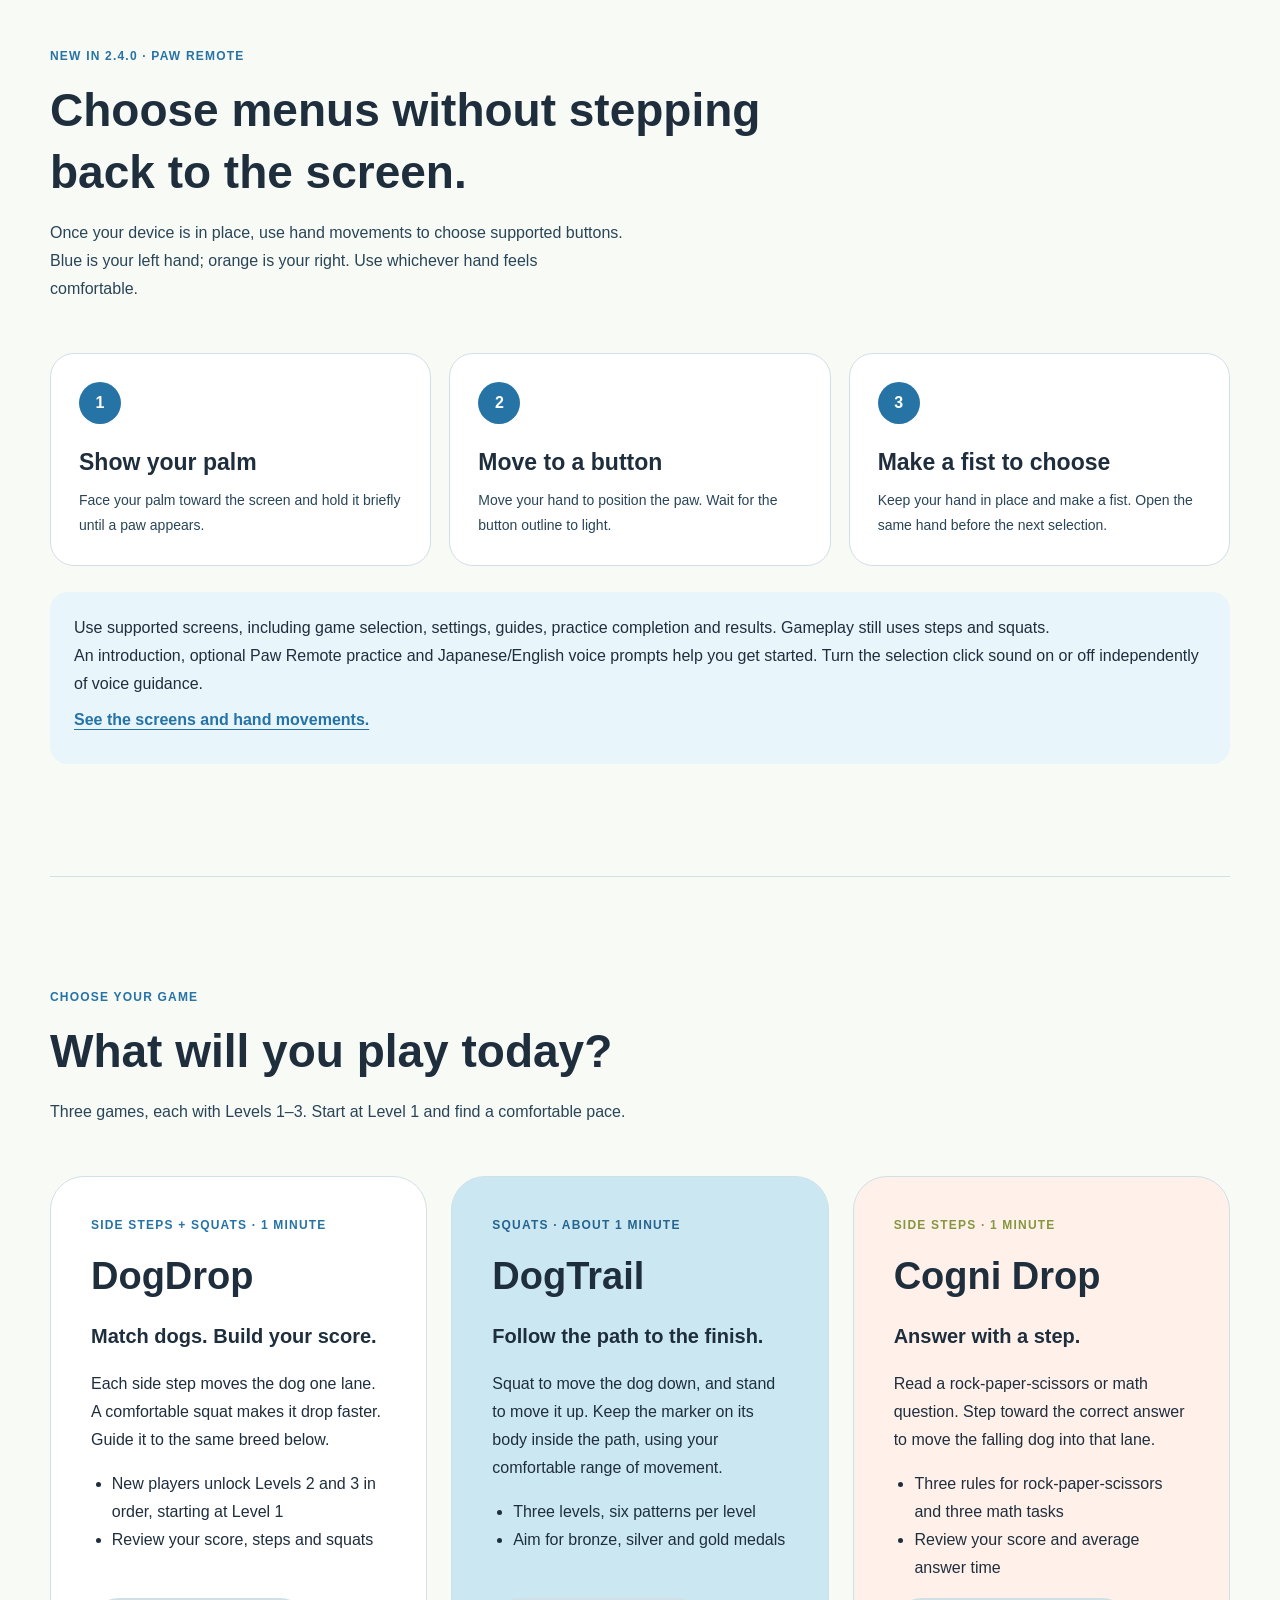
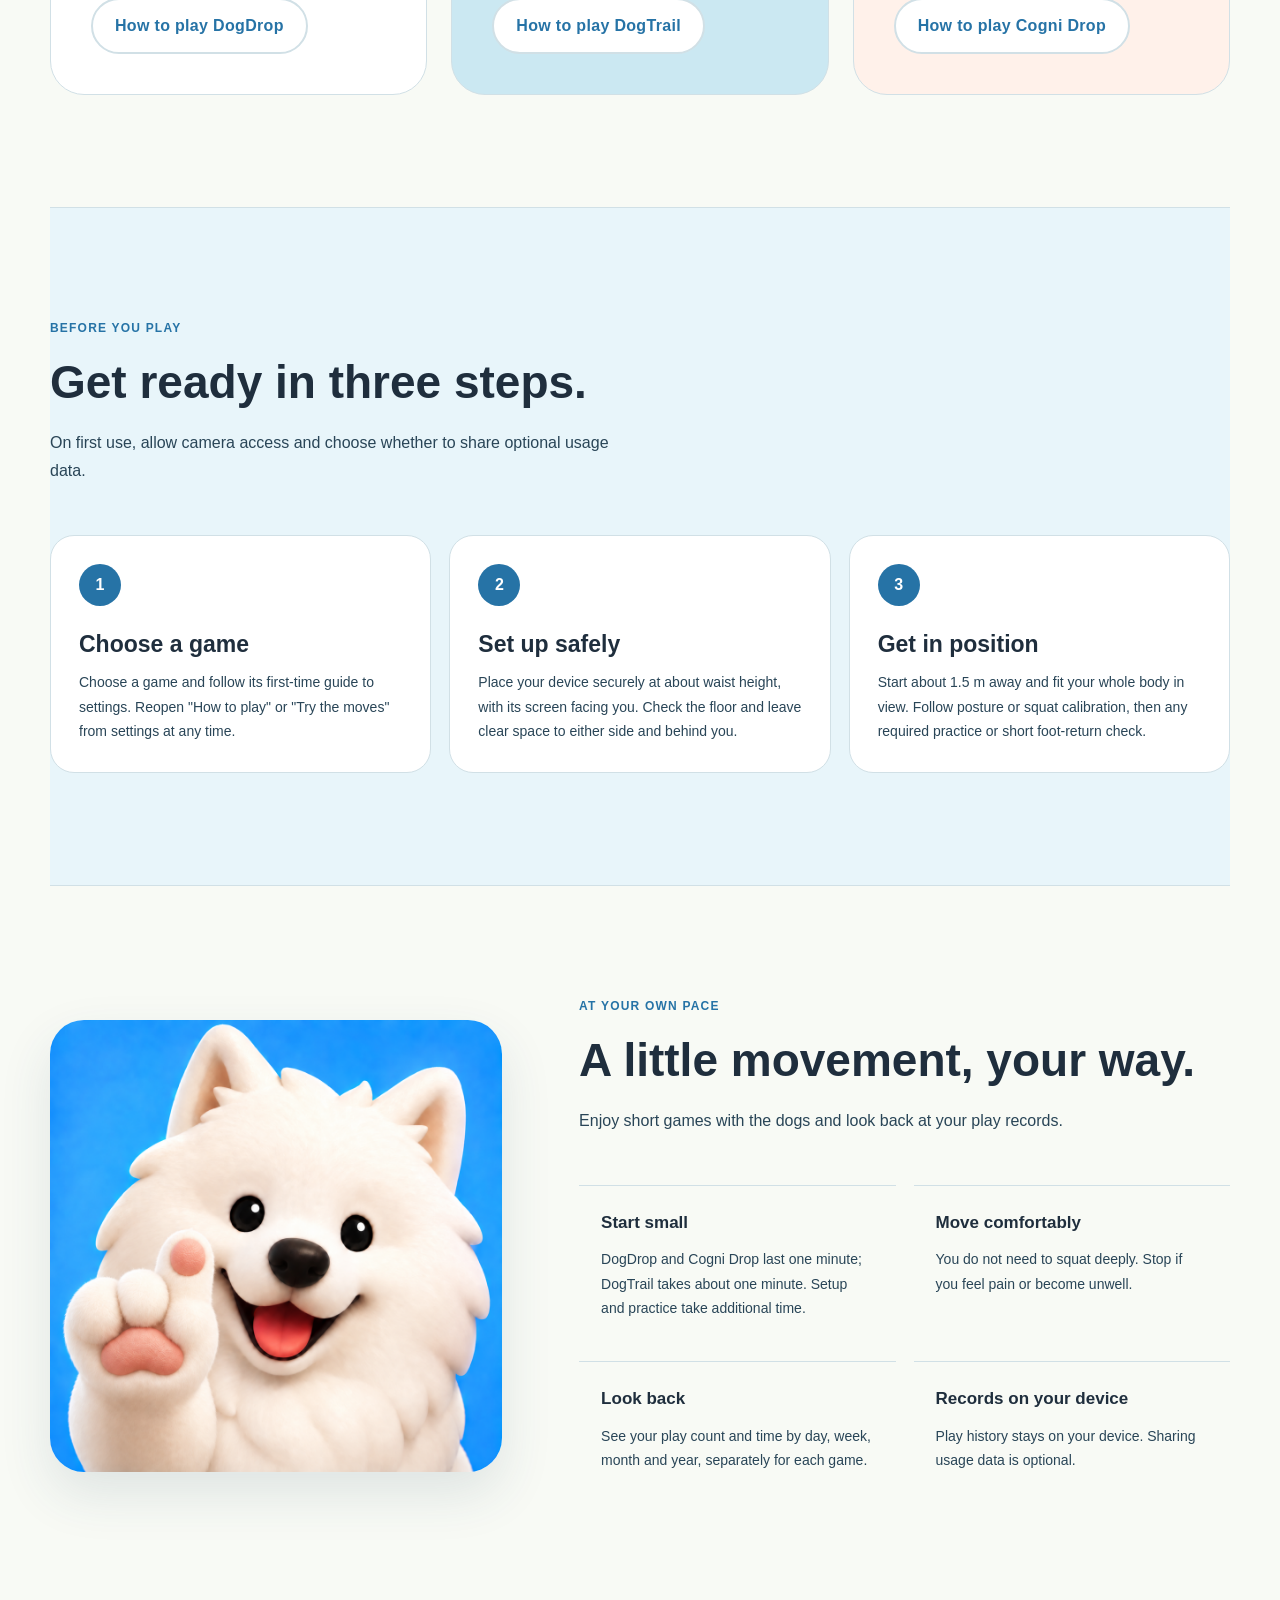
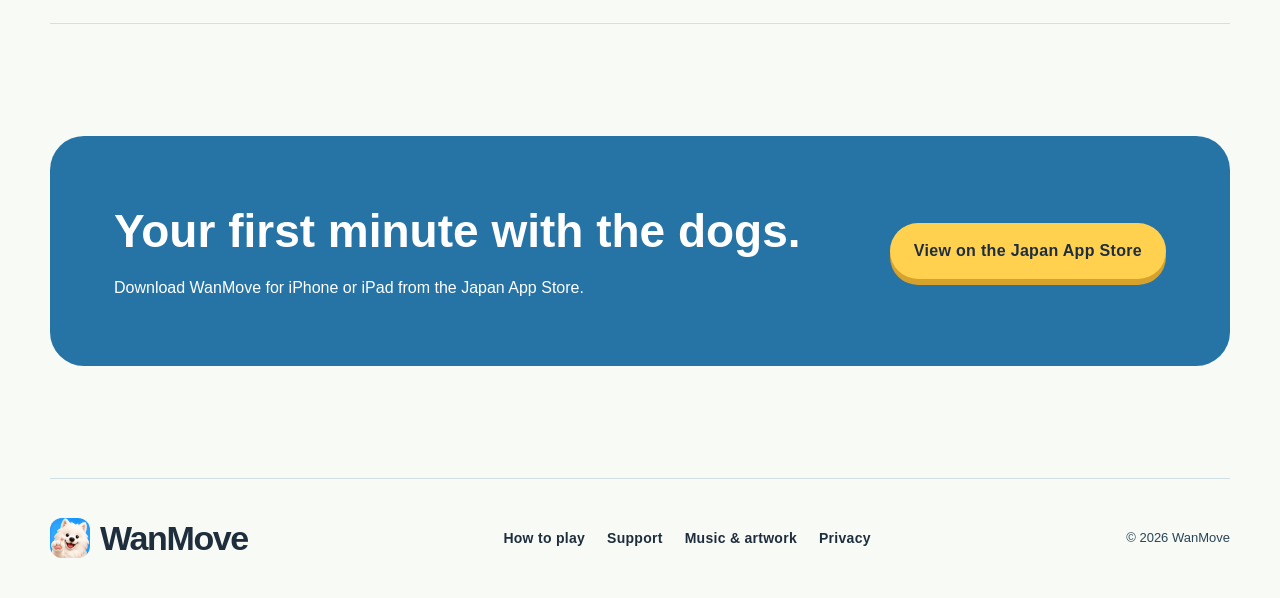
==== commit 66cc7322: "Deploy site from DogDrop@573d7de5c581f726f0561780583bbfdbb0604127" ====
--- a/en/index.html
+++ b/en/index.html
@@ -6,7 +6,7 @@
   <meta name="description" content="WanMove: Exergames with Dogs. Version 2.4.0 adds Paw Remote for menu selection from a distance. Three short movement games for iPhone and iPad, with Japanese and English voice guidance." />
   <title>WanMove: Exergames with Dogs</title>
   <link rel="icon" href="../assets/wanmove-icon.png" />
-  <link rel="stylesheet" href="../assets/site.css?v=20260923-languages" />
+  <link rel="stylesheet" href="../assets/site.css?v=20261025-paw-visuals" />
   <link rel="alternate" hreflang="ja" href="../index.html" />
   <link rel="alternate" hreflang="en" href="index.html" />
 </head>
@@ -43,7 +43,7 @@
   <div class="info-box">
     <p>Use supported screens, including game selection, settings, guides, practice completion and results. Gameplay still uses steps and squats.</p>
     <p>An introduction, optional Paw Remote practice and Japanese/English voice prompts help you get started. Turn the selection click sound on or off independently of voice guidance.</p>
-    <a class="text-link" href="guide.html#paw-remote">See the guide and practice instructions.</a>
+    <a class="text-link" href="guide.html#paw-remote">See the screens and hand movements.</a>
   </div>
 </section>
 <section id="games" class="section" aria-labelledby="games-title"><div class="section-heading"><p class="eyebrow">CHOOSE YOUR GAME</p><h2 id="games-title">What will you play today?</h2><p>Three games, each with Levels 1–3. Start at Level 1 and find a comfortable pace.</p></div><div class="game-grid">
--- a/assets/site.css
+++ b/assets/site.css
@@ -631,6 +631,131 @@
 }
 
 .detail-group > h2 { font-size: clamp(26px, 3vw, 36px); }
+
+/* Paw Remote: pair real screen states with illustrative left-hand movements. */
+.paw-visual-guide h3 {
+  margin: 28px 0 14px;
+  font-size: clamp(21px, 2.2vw, 27px);
+  line-height: 1.4;
+}
+
+.paw-visual-guide .paw-visual-note {
+  margin: 16px 0;
+  color: var(--muted);
+  font-size: 14px;
+  line-height: 1.8;
+}
+
+.paw-visual-guide .paw-motion-steps {
+  display: grid;
+  grid-template-columns: repeat(4, minmax(0, 1fr));
+  gap: 14px;
+  margin: 20px 0 0;
+  padding: 0;
+  list-style: none;
+}
+
+.paw-visual-guide .paw-step-card {
+  min-width: 0;
+  margin: 0;
+  padding: 16px;
+  border: 1px solid var(--border);
+  border-radius: 20px;
+  background: var(--surface);
+}
+
+.paw-step-number {
+  display: block;
+  margin-bottom: 10px;
+  color: var(--accent);
+  font-size: 14px;
+  font-weight: 700;
+  letter-spacing: .08em;
+}
+
+.paw-gesture-stage {
+  position: relative;
+  display: grid;
+  place-items: center;
+  min-height: 158px;
+  border-radius: 14px;
+  background: var(--surface-blue);
+}
+
+.paw-hand {
+  position: relative;
+  display: block;
+  width: min(100%, 138px);
+  aspect-ratio: 1;
+  overflow: hidden;
+  transform: scaleX(-1);
+}
+
+.paw-hand img {
+  position: absolute;
+  inset: 0 auto auto 0;
+  width: 200%;
+  max-width: none;
+  height: 100%;
+}
+
+.paw-hand-closed img { left: -100%; }
+
+.paw-move-cue {
+  position: absolute;
+  right: 4px;
+  bottom: 2px;
+  color: var(--accent);
+  font-size: 32px;
+  font-weight: 700;
+  line-height: 1;
+}
+
+.paw-step-card h4 { margin-top: 14px; font-size: 18px; line-height: 1.5; }
+.paw-visual-guide .paw-step-card p { margin-top: 8px; font-size: 14px; line-height: 1.8; }
+.paw-step-card .text-link { margin-top: 8px; font-size: 14px; }
+
+.paw-screen-grid {
+  display: grid;
+  grid-template-columns: repeat(2, minmax(0, 1fr));
+  align-items: start;
+  gap: 20px;
+  margin-top: 20px;
+}
+
+.paw-screen-card {
+  min-width: 0;
+  margin: 0;
+  padding: 20px;
+  border: 1px solid var(--border);
+  border-radius: 22px;
+  background: var(--surface);
+  scroll-margin-top: 24px;
+}
+
+.paw-screen-card h4 { min-height: 3em; margin-bottom: 16px; font-size: 18px; line-height: 1.5; }
+.paw-screen-link { display: block; width: min(100%, 300px); margin: 0 auto; border-radius: 16px; }
+.paw-screen-link:focus-visible { outline: 3px solid var(--accent); outline-offset: 5px; }
+.paw-screen-link img { display: block; width: 100%; height: auto; border: 1px solid var(--border); border-radius: 16px; }
+.paw-screen-card figcaption { margin-top: 18px; color: var(--muted); font-size: 14px; line-height: 1.8; }
+.paw-screen-card figcaption strong { display: block; margin-bottom: 5px; color: var(--navy); }
+
+@media (max-width: 760px) {
+  .paw-visual-guide .paw-motion-steps { grid-template-columns: repeat(2, minmax(0, 1fr)); }
+}
+
+@media (max-width: 580px) {
+  .paw-screen-grid { grid-template-columns: 1fr; }
+  .paw-screen-card h4 { min-height: 0; }
+}
+
+@media (max-width: 430px) {
+  .paw-visual-guide .paw-motion-steps { gap: 10px; }
+  .paw-visual-guide .paw-step-card { padding: 12px; }
+  .paw-gesture-stage { min-height: 128px; }
+  .paw-hand { width: min(100%, 112px); }
+  .paw-screen-card { padding: 14px; }
+}
 
 details {
   border-bottom: 1px solid var(--border);
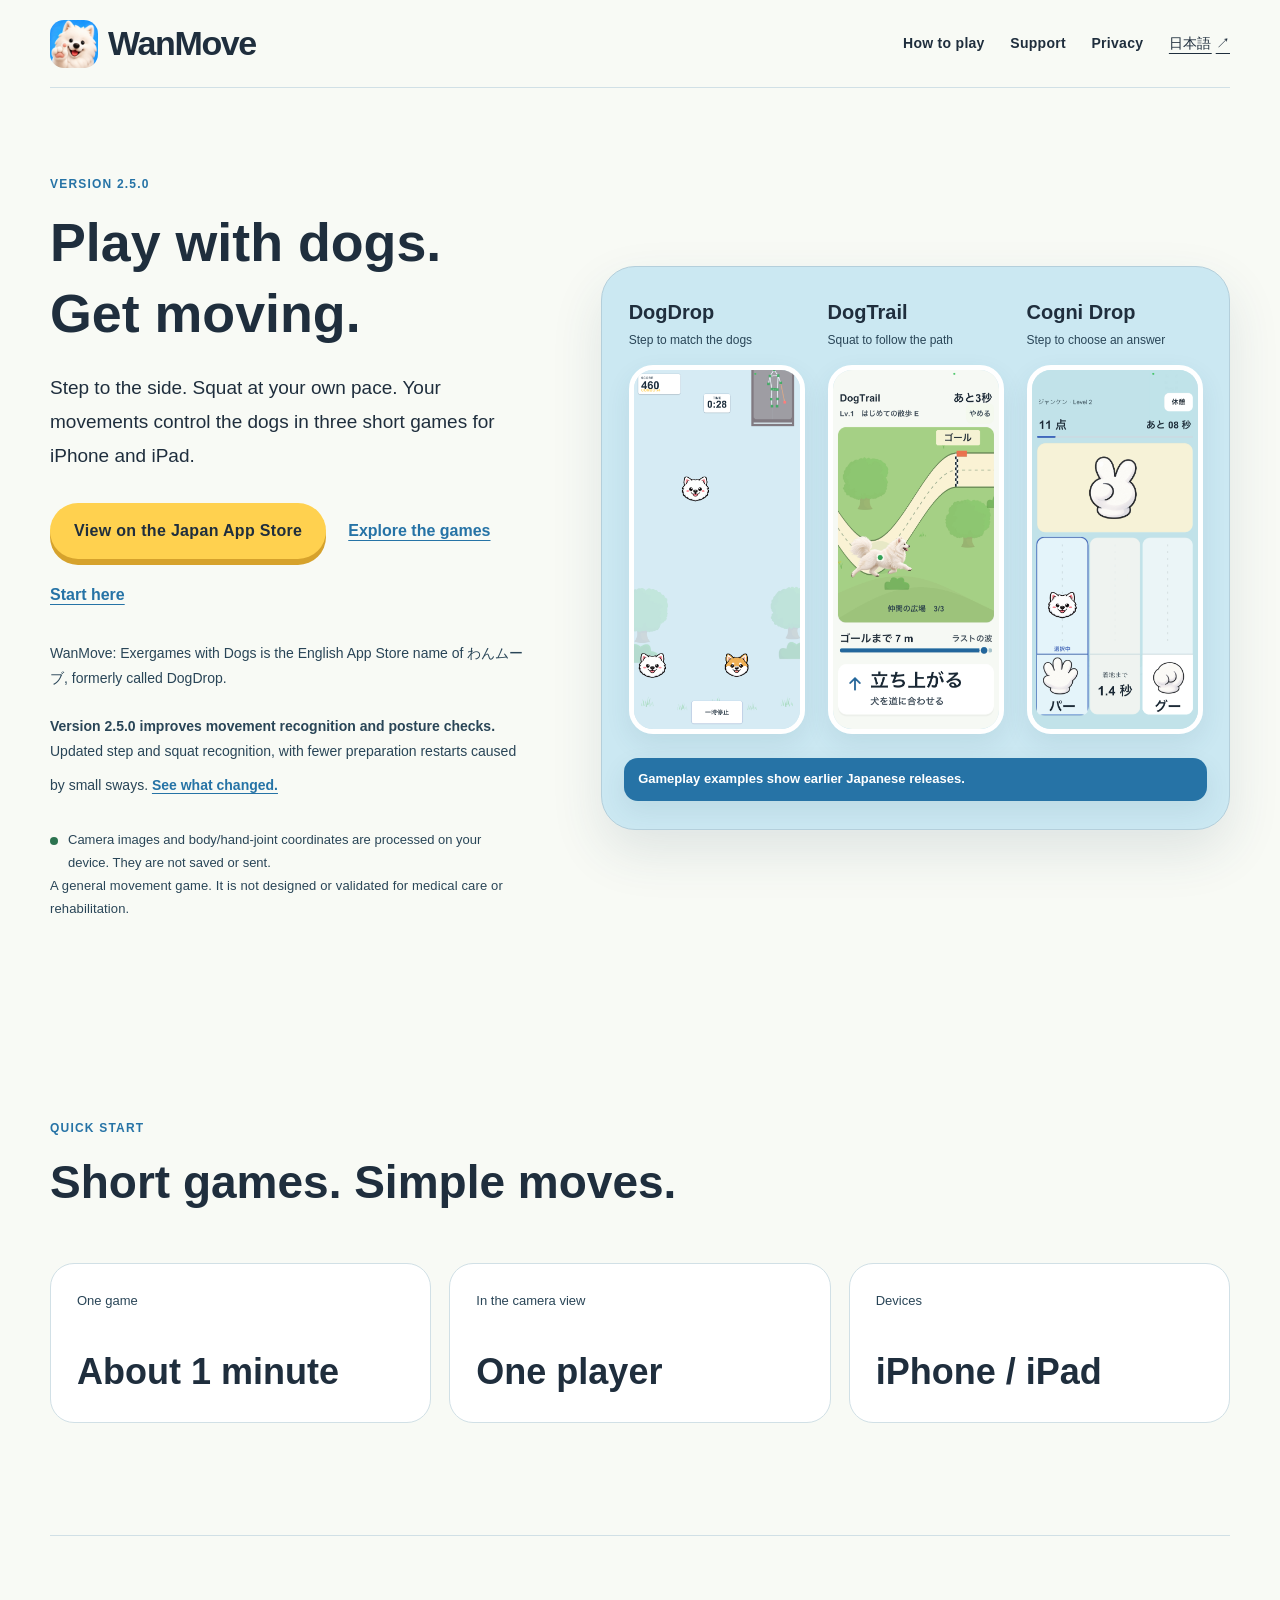
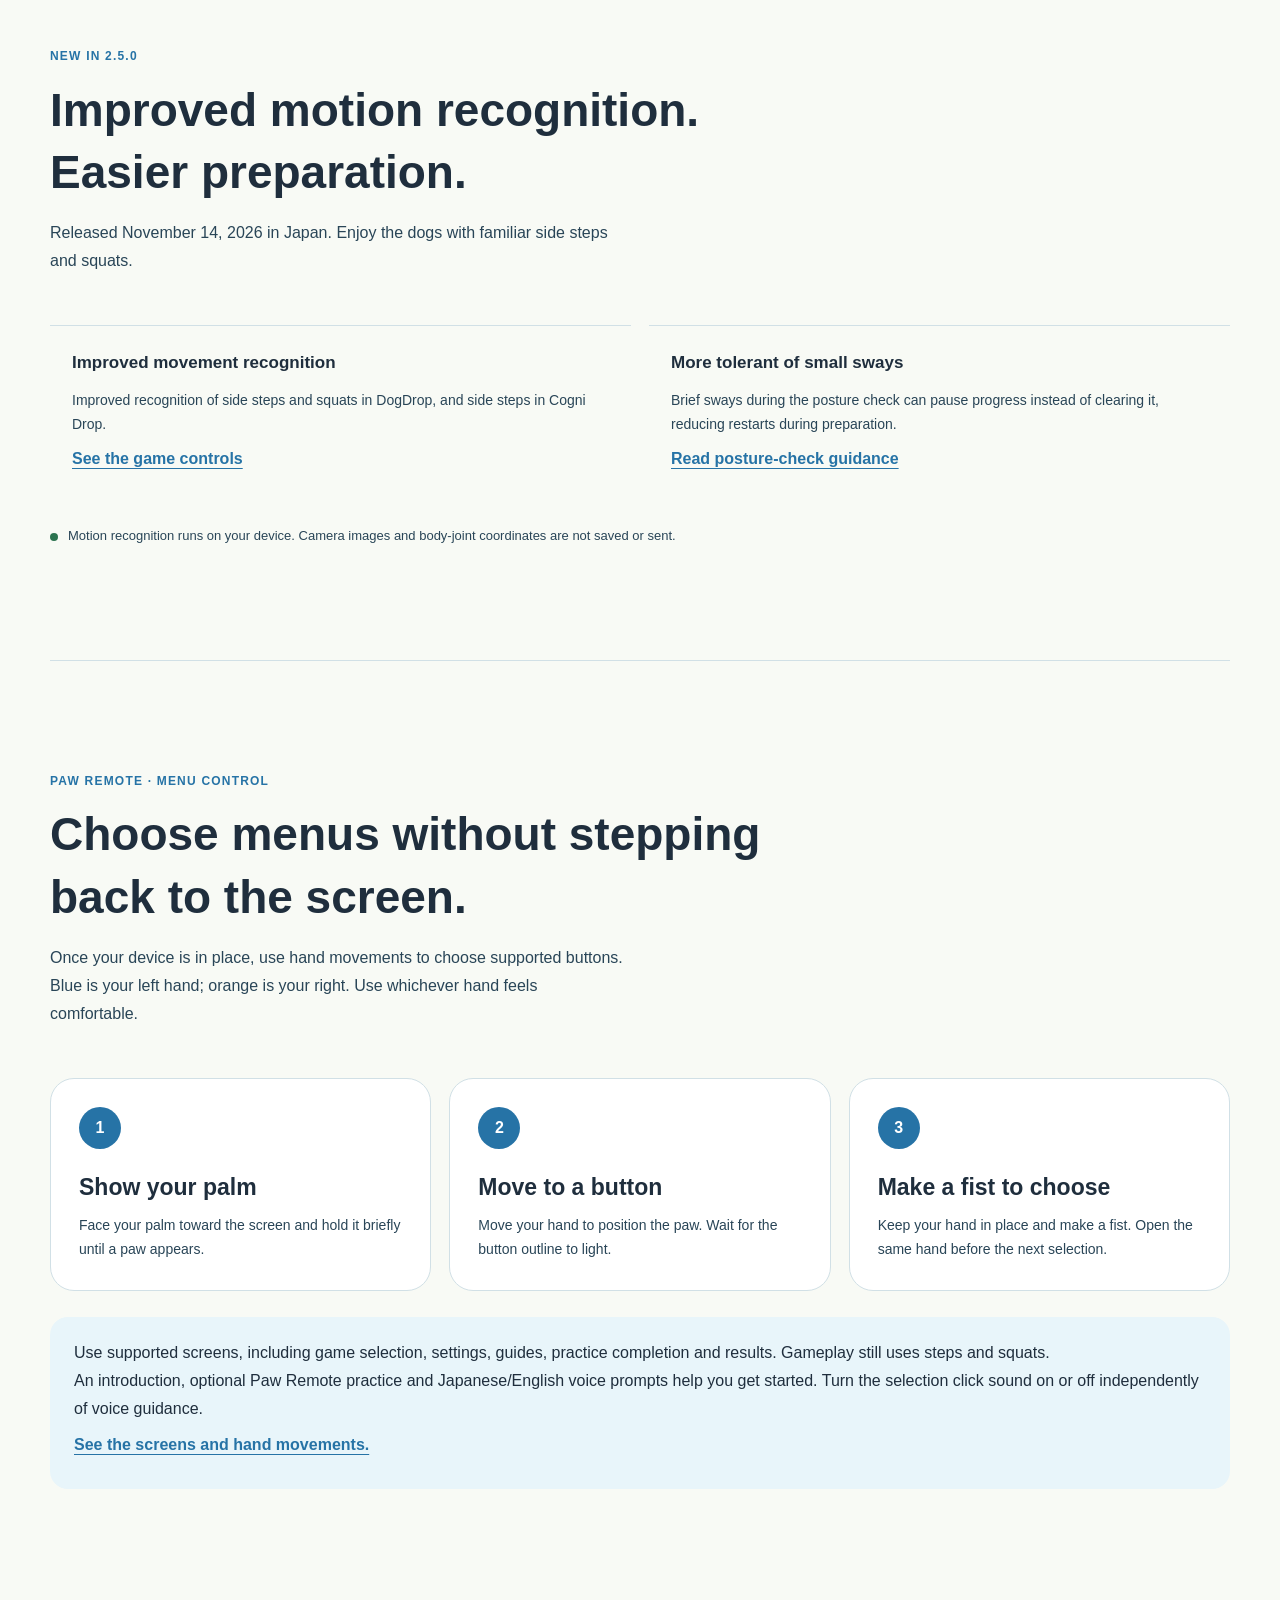
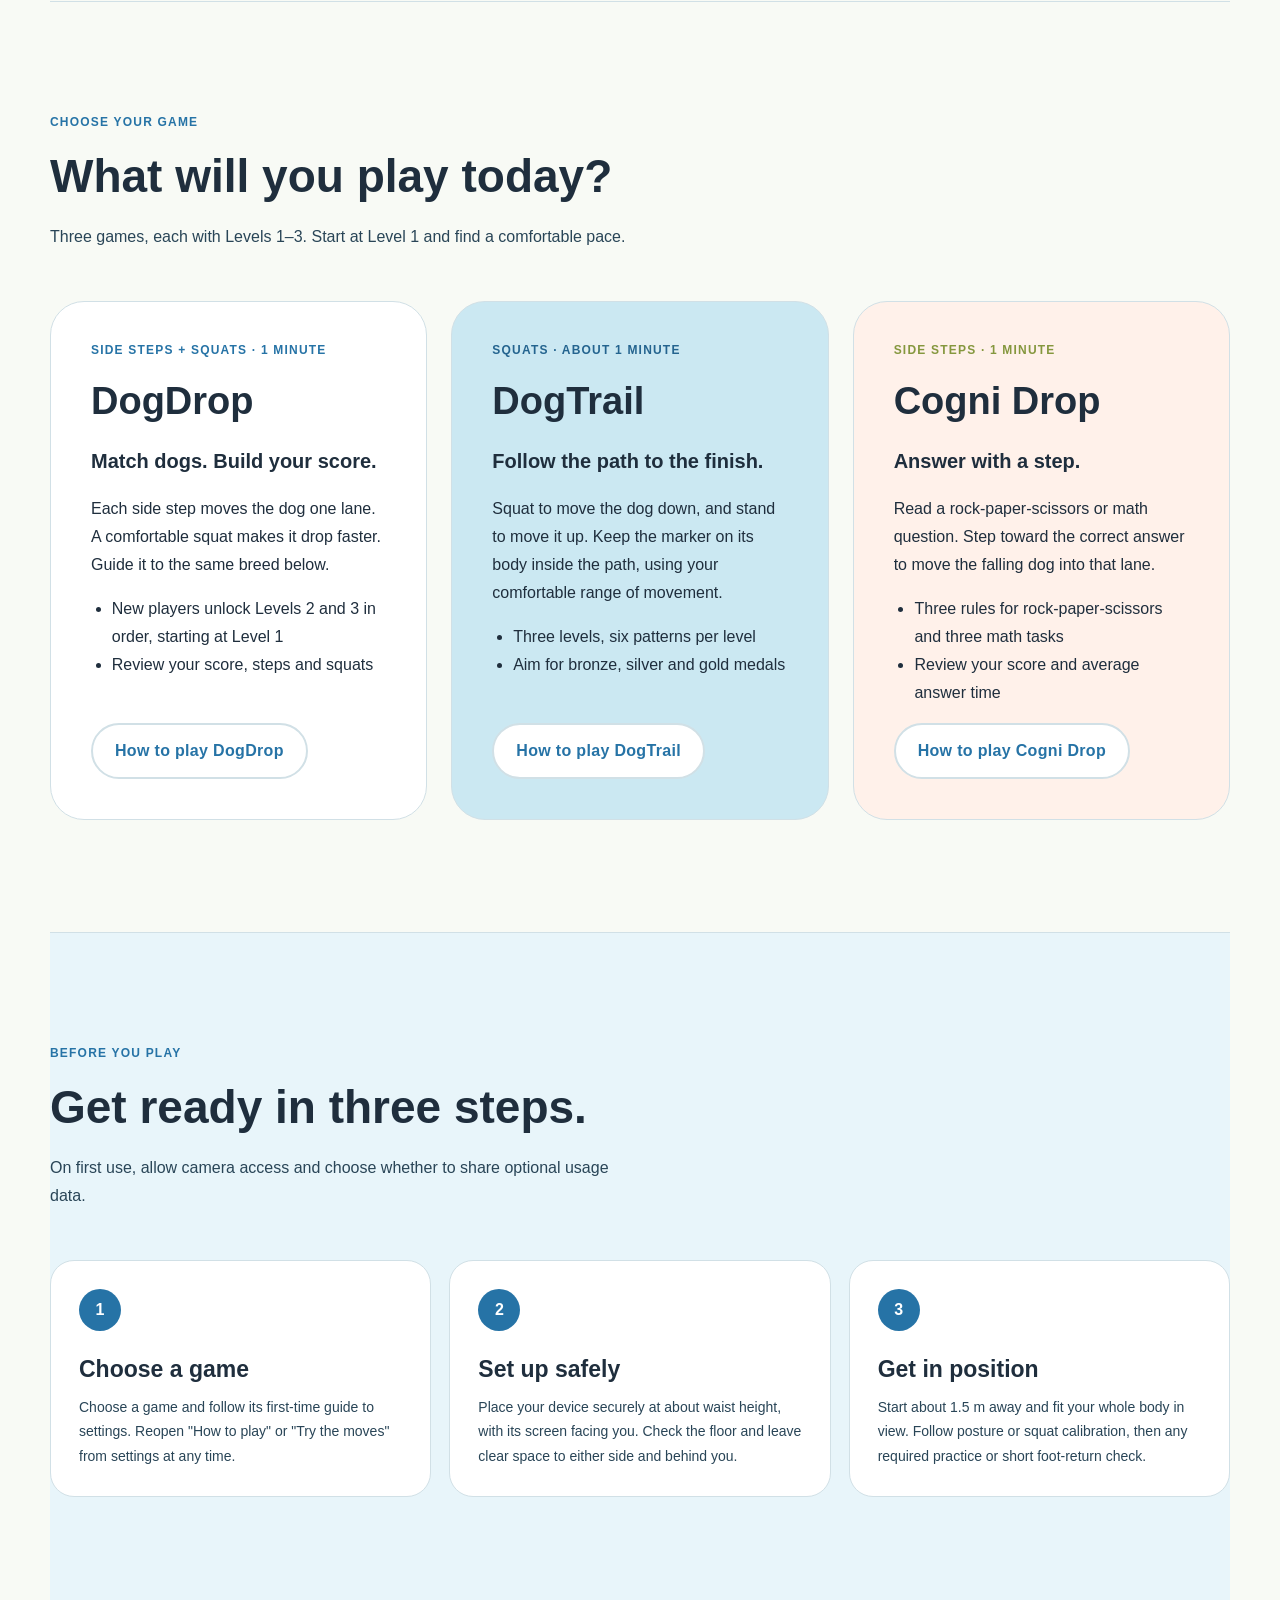
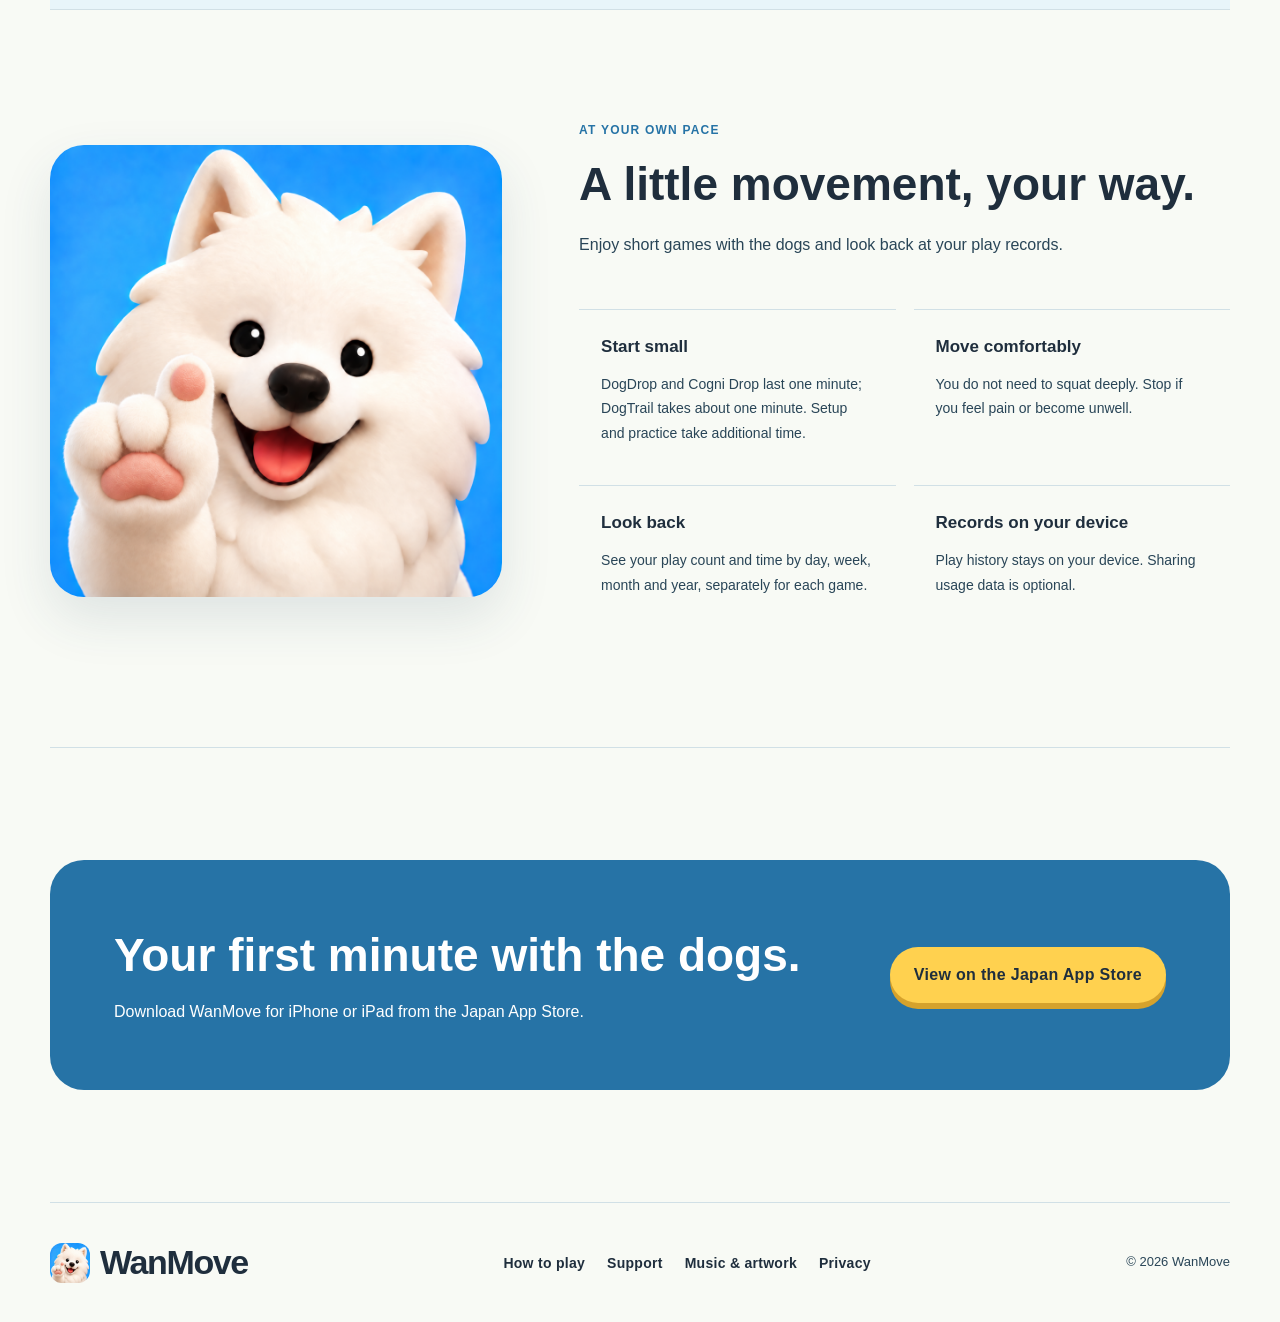
==== commit f87e9c03: "Deploy site from DogDrop@26b00b3717ef215ef971571d38cad1b13dd1becd" ====
--- a/en/index.html
+++ b/en/index.html
@@ -3,7 +3,7 @@
 <head>
   <meta charset="utf-8" />
   <meta name="viewport" content="width=device-width, initial-scale=1" />
-  <meta name="description" content="WanMove: Exergames with Dogs. Version 2.4.0 adds Paw Remote for menu selection from a distance. Three short movement games for iPhone and iPad, with Japanese and English voice guidance." />
+  <meta name="description" content="WanMove: Exergames with Dogs. Version 2.5.0 improves motion recognition and posture checks. Three short games for iPhone and iPad, with Paw Remote and Japanese/English voice guidance." />
   <title>WanMove: Exergames with Dogs</title>
   <link rel="icon" href="../assets/wanmove-icon.png" />
   <link rel="stylesheet" href="../assets/site.css?v=20261025-paw-visuals" />
@@ -18,11 +18,11 @@
   </header>
   <main id="main-content">
 <section class="hero" aria-labelledby="hero-title">
- <div class="hero-copy"><p class="eyebrow">VERSION 2.4.0</p><h1 id="hero-title">Play with dogs.<br />Get moving.</h1>
+ <div class="hero-copy"><p class="eyebrow">VERSION 2.5.0</p><h1 id="hero-title">Play with dogs.<br />Get moving.</h1>
  <p class="lead">Step to the side. Squat at your own pace. Your movements control the dogs in three short games for iPhone and iPad.</p>
  <div class="hero-actions"><a class="button button-primary" href="https://apps.apple.com/jp/app/id6782309528">View on the Japan App Store</a><a class="text-link" href="#games">Explore the games</a><a class="text-link" href="guide.html">Start here</a></div>
  <p class="rename-note">WanMove: Exergames with Dogs is the English App Store name of わんムーブ, formerly called DogDrop.</p>
- <p class="rename-note"><strong>Version 2.4.0 adds Paw Remote for menu selection from a distance.</strong> Show your palm, move to a button and make a fist to choose. Touch controls remain available. <a class="text-link" href="guide.html#paw-remote">Learn about Paw Remote.</a></p>
+ <p class="rename-note"><strong>Version 2.5.0 improves movement recognition and posture checks.</strong> Updated step and squat recognition, with fewer preparation restarts caused by small sways. <a class="text-link" href="#version-250">See what changed.</a></p>
  <p class="privacy-note">Camera images and body/hand-joint coordinates are processed on your device. They are not saved or sent.</p>
  <p class="small">A general movement game. It is not designed or validated for medical care or rehabilitation.</p></div>
  <div class="hero-stage three-game-stage" aria-label="Gameplay examples in Japanese">
@@ -33,8 +33,17 @@
 </section>
 <section class="section" aria-labelledby="facts-title"><div class="section-heading"><p class="eyebrow">QUICK START</p><h2 id="facts-title">Short games. Simple moves.</h2></div><div class="fact-grid">
  <article class="fact-card"><span>One game</span><strong>About 1 minute</strong></article><article class="fact-card"><span>In the camera view</span><strong>One player</strong></article><article class="fact-card"><span>Devices</span><strong>iPhone / iPad</strong></article></div></section>
+<section id="version-250" class="section" aria-labelledby="version-250-title">
+  <div class="section-heading"><p class="eyebrow">NEW IN 2.5.0</p><h2 id="version-250-title">Improved motion recognition. Easier preparation.</h2><p>Released November 14, 2026 in Japan. Enjoy the dogs with familiar side steps and squats.</p></div>
+  <div class="mechanic-grid">
+    <article class="mechanic-card"><strong>Improved movement recognition</strong><p>Improved recognition of side steps and squats in DogDrop, and side steps in Cogni Drop.</p><a class="text-link" href="guide.html#dogdrop">See the game controls</a></article>
+    <article class="mechanic-card"><strong>More tolerant of small sways</strong><p>Brief sways during the posture check can pause progress instead of clearing it, reducing restarts during preparation.</p><a class="text-link" href="support.html#posture-check">Read posture-check guidance</a></article>
+  </div>
+  <p class="privacy-note">Motion recognition runs on your device. Camera images and body-joint coordinates are not saved or sent.</p>
+</section>
+
 <section id="paw-remote" class="section" aria-labelledby="paw-remote-title">
-  <div class="section-heading"><p class="eyebrow">NEW IN 2.4.0 · PAW REMOTE</p><h2 id="paw-remote-title">Choose menus without stepping back to the screen.</h2><p>Once your device is in place, use hand movements to choose supported buttons. Blue is your left hand; orange is your right. Use whichever hand feels comfortable.</p></div>
+  <div class="section-heading"><p class="eyebrow">PAW REMOTE · MENU CONTROL</p><h2 id="paw-remote-title">Choose menus without stepping back to the screen.</h2><p>Once your device is in place, use hand movements to choose supported buttons. Blue is your left hand; orange is your right. Use whichever hand feels comfortable.</p></div>
   <ol class="step-grid">
     <li class="step-card"><span class="step-number">1</span><h3>Show your palm</h3><p>Face your palm toward the screen and hold it briefly until a paw appears.</p></li>
     <li class="step-card"><span class="step-number">2</span><h3>Move to a button</h3><p>Move your hand to position the paw. Wait for the button outline to light.</p></li>
